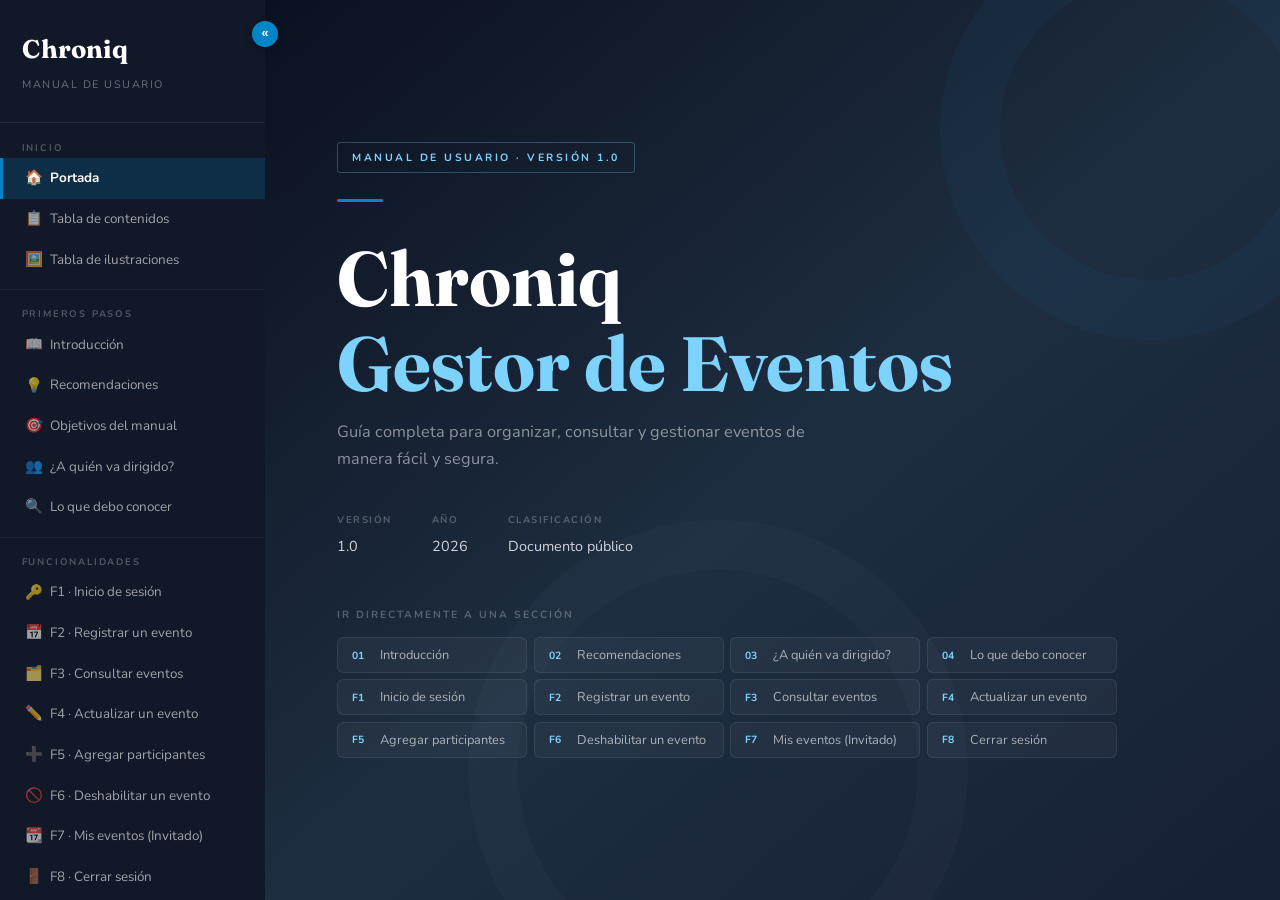
==== index.html @ 73de9d5a "feat: Move flow diagram to separate section after Functionalities - Removed flow diagram from Portad" ====
<!DOCTYPE html>
<html lang="es">
<head>
  <meta charset="UTF-8">
  <meta name="viewport" content="width=device-width, initial-scale=1.0">
  <title>Manual de Usuario — Chroniq</title>
  <link rel="stylesheet" href="style.css">
</head>
<body>

<!-- BOTÓN MÓVIL -->
<button id="menu-toggle" onclick="toggleSidebar()" title="Menú">☰</button>

<!-- ══════════════════════════════════════
     BARRA LATERAL DE NAVEGACIÓN
══════════════════════════════════════ -->
<nav id="sidebar">
  <div class="sidebar-logo">
    <h1>Chroniq</h1>
    <p>Manual de Usuario</p>
  </div>

  <div class="nav-section">
    <div class="nav-section-label">Inicio</div>
    <a class="nav-link active" onclick="show('portada')">
      <span class="nav-icon">🏠</span> Portada
    </a>
    <a class="nav-link" onclick="show('toc')">
      <span class="nav-icon">📋</span> Tabla de contenidos
    </a>
    <a class="nav-link" onclick="show('ilustraciones')">
      <span class="nav-icon">🖼️</span> Tabla de ilustraciones
    </a>
  </div>

  <div class="nav-section">
    <div class="nav-section-label">Primeros pasos</div>
    <a class="nav-link" onclick="show('intro')">
      <span class="nav-icon">📖</span> Introducción
    </a>
    <a class="nav-link" onclick="show('recomendaciones')">
      <span class="nav-icon">💡</span> Recomendaciones
    </a>
    <a class="nav-link" onclick="show('objetivos')">
      <span class="nav-icon">🎯</span> Objetivos del manual
    </a>
    <a class="nav-link" onclick="show('dirigido')">
      <span class="nav-icon">👥</span> ¿A quién va dirigido?
    </a>
    <a class="nav-link" onclick="show('conocer')">
      <span class="nav-icon">🔍</span> Lo que debo conocer
    </a>
  </div>

  <div class="nav-section">
    <div class="nav-section-label">Funcionalidades</div>
    <a class="nav-link" onclick="show('f1')">
      <span class="nav-icon">🔑</span> F1 · Inicio de sesión
    </a>
    <a class="nav-link" onclick="show('f2')">
      <span class="nav-icon">📅</span> F2 · Registrar un evento
    </a>
    <a class="nav-link" onclick="show('f3')">
      <span class="nav-icon">🗂️</span> F3 · Consultar eventos
    </a>
    <a class="nav-link" onclick="show('f4')">
      <span class="nav-icon">✏️</span> F4 · Actualizar un evento
    </a>
    <a class="nav-link" onclick="show('f5')">
      <span class="nav-icon">➕</span> F5 · Agregar participantes
    </a>
    <a class="nav-link" onclick="show('f6')">
      <span class="nav-icon">🚫</span> F6 · Deshabilitar un evento
    </a>
    <a class="nav-link" onclick="show('f7')">
      <span class="nav-icon">📆</span> F7 · Mis eventos (Invitado)
    </a>
    <a class="nav-link" onclick="show('f8')">
      <span class="nav-icon">🚪</span> F8 · Cerrar sesión
    </a>
    <a class="nav-link" onclick="show('diagrama-flujo')">
      <span class="nav-icon">🔄</span> Diagrama de Flujo
    </a>
  </div>

  <div class="nav-section">
    <div class="nav-section-label">Cierre</div>
    <a class="nav-link" onclick="show('errores')">
      <span class="nav-icon">⚠️</span> Errores comunes
    </a>
    <a class="nav-link" onclick="show('referencias')">
      <span class="nav-icon">📚</span> Referencias
    </a>
  </div>
</nav>

<!-- Botón colapsar/expandir sidebar — fuera del nav para evitar clip -->
<button id="sidebar-toggle" onclick="toggleSidebarWidth()" title="Contraer/Expandir menú">«</button>

<!-- ══════════════════════════════════════
     CONTENIDO PRINCIPAL
══════════════════════════════════════ -->
<main id="main">

  <!-- ══════════ PORTADA ══════════ -->
  <section id="sec-portada" class="section active">
    <div class="cover-badge">Manual de Usuario · Versión 1.0</div>
    <div class="cover-line"></div>
    <h1 class="cover-title">Chroniq<br><span>Gestor de Eventos</span></h1>
    <p class="cover-sub">Guía completa para organizar, consultar y gestionar eventos de manera fácil y segura.</p>
    <div class="cover-meta">
      <div class="cover-meta-item">
        <label>Versión</label>
        <span>1.0</span>
      </div>
      <div class="cover-meta-item">
        <label>Año</label>
        <span>2026</span>
      </div>
      <div class="cover-meta-item">
        <label>Clasificación</label>
        <span>Documento público</span>
      </div>
    </div>

    <p class="cover-toc-label">Ir directamente a una sección</p>
    <div class="cover-toc-grid">
      <button class="cover-toc-btn" onclick="show('intro')">        <span class="ctn">01</span> Introducción</button>
      <button class="cover-toc-btn" onclick="show('recomendaciones')"><span class="ctn">02</span> Recomendaciones</button>
      <button class="cover-toc-btn" onclick="show('dirigido')">     <span class="ctn">03</span> ¿A quién va dirigido?</button>
      <button class="cover-toc-btn" onclick="show('conocer')">      <span class="ctn">04</span> Lo que debo conocer</button>
      <button class="cover-toc-btn" onclick="show('f1')">           <span class="ctn">F1</span> Inicio de sesión</button>
      <button class="cover-toc-btn" onclick="show('f2')">           <span class="ctn">F2</span> Registrar un evento</button>
      <button class="cover-toc-btn" onclick="show('f3')">           <span class="ctn">F3</span> Consultar eventos</button>
      <button class="cover-toc-btn" onclick="show('f4')">           <span class="ctn">F4</span> Actualizar un evento</button>
      <button class="cover-toc-btn" onclick="show('f5')">           <span class="ctn">F5</span> Agregar participantes</button>
      <button class="cover-toc-btn" onclick="show('f6')">           <span class="ctn">F6</span> Deshabilitar un evento</button>
      <button class="cover-toc-btn" onclick="show('f7')">           <span class="ctn">F7</span> Mis eventos (Invitado)</button>
      <button class="cover-toc-btn" onclick="show('f8')">           <span class="ctn">F8</span> Cerrar sesión</button>
    </div>
  </section>

  <!-- ══════════════════════════════════════════════
       SUBDIAGRAMAS DE FLUJO DETALLADO
  ══════════════════════════════════════════════ -->

  <!-- F2: REGISTRAR EVENTO FLUJO DETALLADO -->
  <div id="f2-flow" class="flow-detail hidden">
    <div class="flow-detail-header">
      <button class="flow-detail-back" onclick="closeFlowDetail()">← Volver al menú principal</button>
      <h3>F2 · Flujo de Registro de Evento</h3>
    </div>
    <div class="flow-detail-sequence">
      <div class="flow-detail-step">
        <img src="img/interfaz-lider.png" alt="Interfaz Líder" class="flow-detail-img">
        <p class="flow-detail-caption">1. Panel del Líder</p>
      </div>
      <div class="flow-detail-arrow">↓</div>
      <div class="flow-detail-step">
        <img src="img/interfaz-lider-crear-evento.png" alt="Crear Evento" class="flow-detail-img">
        <p class="flow-detail-caption">2. Formulario Crear Evento</p>
      </div>
      <div class="flow-detail-arrow">↓</div>
      <div class="flow-detail-step">
        <img src="img/agregar-invitado.png" alt="Agregar Invitado" class="flow-detail-img">
        <p class="flow-detail-caption">3. Agregar Participantes</p>
      </div>
      <div class="flow-detail-arrow">↓</div>
      <div class="flow-detail-step">
        <img src="img/crear-nuevo-invitado.png" alt="Crear Nuevo Invitado" class="flow-detail-img">
        <p class="flow-detail-caption">4. Crear Nuevo Invitado</p>
        <button class="flow-btn-action" onclick="show('f2')">Ver documentación completa</button>
      </div>
    </div>
  </div>

  <!-- F4: ACTUALIZAR EVENTO FLUJO DETALLADO -->
  <div id="f4-flow" class="flow-detail hidden">
    <div class="flow-detail-header">
      <button class="flow-detail-back" onclick="closeFlowDetail()">← Volver al menú principal</button>
      <h3>F4 · Flujo de Actualización de Evento</h3>
    </div>
    <div class="flow-detail-sequence">
      <div class="flow-detail-step">
        <img src="img/interfaz-lider.png" alt="Interfaz Líder" class="flow-detail-img">
        <p class="flow-detail-caption">1. Panel del Líder</p>
      </div>
      <div class="flow-detail-arrow">↓</div>
      <div class="flow-detail-step">
        <img src="img/actualizar-evento.png" alt="Actualizar Evento" class="flow-detail-img">
        <p class="flow-detail-caption">2. Formulario Actualizar Evento</p>
        <button class="flow-btn-action" onclick="show('f4')">Ver documentación completa</button>
      </div>
    </div>
  </div>

  <!-- F5: AGREGAR PARTICIPANTES FLUJO DETALLADO -->
  <div id="f5-flow" class="flow-detail hidden">
    <div class="flow-detail-header">
      <button class="flow-detail-back" onclick="closeFlowDetail()">← Volver al menú principal</button>
      <h3>F5 · Flujo de Agregar Participantes</h3>
    </div>
    <div class="flow-detail-sequence">
      <div class="flow-detail-step">
        <img src="img/interfaz-lider.png" alt="Interfaz Líder" class="flow-detail-img">
        <p class="flow-detail-caption">1. Panel del Líder</p>
      </div>
      <div class="flow-detail-arrow">↓</div>
      <div class="flow-detail-step">
        <img src="img/agregar-invitado.png" alt="Agregar Invitado" class="flow-detail-img">
        <p class="flow-detail-caption">2. Panel de Agregar Participantes</p>
      </div>
      <div class="flow-detail-arrow">↓</div>
      <div class="flow-detail-step">
        <img src="img/crear-nuevo-invitado.png" alt="Crear Nuevo Invitado" class="flow-detail-img">
        <p class="flow-detail-caption">3. Crear Nuevo Invitado</p>
        <button class="flow-btn-action" onclick="show('f5')">Ver documentación completa</button>
      </div>
    </div>
  </div>

  <!-- ══════════ TABLA DE CONTENIDOS ══════════ -->
  <section id="sec-toc" class="section">
    <div class="page-header">
      <p class="page-label">Sección 1</p>
      <h2 class="page-title">Tabla de contenidos</h2>
    </div>
    <p>A continuación encontrará la estructura completa de este manual. Puede hacer clic sobre cualquier elemento para ir directamente a esa sección.</p>
    <div class="toc-grid">
      <a class="toc-item" onclick="show('portada')">       <span class="toc-num">01</span><span class="toc-label">Portada</span></a>
      <a class="toc-item" onclick="show('toc')">           <span class="toc-num">02</span><span class="toc-label">Tabla de contenidos</span></a>
      <a class="toc-item" onclick="show('ilustraciones')"> <span class="toc-num">03</span><span class="toc-label">Tabla de ilustraciones</span></a>
      <a class="toc-item" onclick="show('intro')">         <span class="toc-num">04</span><span class="toc-label">Introducción</span></a>
      <a class="toc-item" onclick="show('recomendaciones')"><span class="toc-num">05</span><span class="toc-label">Recomendaciones</span></a>
      <a class="toc-item" onclick="show('objetivos')">     <span class="toc-num">06</span><span class="toc-label">Objetivos del manual</span></a>
      <a class="toc-item" onclick="show('dirigido')">      <span class="toc-num">07</span><span class="toc-label">¿A quién va dirigido?</span></a>
      <a class="toc-item" onclick="show('conocer')">       <span class="toc-num">08</span><span class="toc-label">Lo que debo conocer</span></a>
      <a class="toc-item" onclick="show('f1')">            <span class="toc-num">F1</span><span class="toc-label">Inicio de sesión</span></a>
      <a class="toc-item" onclick="show('f2')">            <span class="toc-num">F2</span><span class="toc-label">Registrar un evento</span></a>
      <a class="toc-item" onclick="show('f3')">            <span class="toc-num">F3</span><span class="toc-label">Consultar eventos (Líder)</span></a>
      <a class="toc-item" onclick="show('f4')">            <span class="toc-num">F4</span><span class="toc-label">Actualizar un evento</span></a>
      <a class="toc-item" onclick="show('f5')">            <span class="toc-num">F5</span><span class="toc-label">Agregar participantes</span></a>
      <a class="toc-item" onclick="show('f6')">            <span class="toc-num">F6</span><span class="toc-label">Deshabilitar un evento</span></a>
      <a class="toc-item" onclick="show('f7')">            <span class="toc-num">F7</span><span class="toc-label">Mis eventos (Invitado)</span></a>
      <a class="toc-item" onclick="show('f8')">            <span class="toc-num">F8</span><span class="toc-label">Cerrar sesión</span></a>
      <a class="toc-item" onclick="show('errores')">        <span class="toc-num">09</span><span class="toc-label">Errores comunes</span></a>
      <a class="toc-item" onclick="show('referencias')">   <span class="toc-num">10</span><span class="toc-label">Referencias</span></a>
    </div>
  </section>

  <!-- ══════════ TABLA DE ILUSTRACIONES ══════════ -->
  <section id="sec-ilustraciones" class="section">
    <div class="page-header">
      <p class="page-label">Sección 2</p>
      <h2 class="page-title">Tabla de ilustraciones</h2>
    </div>
    <p>El presente manual incluye representaciones de las pantallas del sistema Chroniq. La siguiente tabla relaciona cada figura con su sección correspondiente, en el orden en que aparecen en el documento.</p>
    <br>
    <table class="ill-table">
      <thead>
        <tr>
          <th>N.°</th>
          <th>Pantalla</th>
          <th>Descripción</th>
          <th>Sección</th>
        </tr>
      </thead>
      <tbody>
        <tr><td>Fig. 1</td><td>Inicio de sesión</td><td>Formulario de acceso con número de cédula y contraseña</td><td>F1</td></tr>
        <tr><td>Fig. 2</td><td>Error de credenciales</td><td>Mensaje de error al ingresar datos incorrectos</td><td>F1</td></tr>
        <tr><td>Fig. 3</td><td>Formulario Crear Evento</td><td>Campos para registrar nombre, tipo, fecha y hora</td><td>F2</td></tr>
        <tr><td>Fig. 3a</td><td>Selector de fecha y hora</td><td>Componente interactivo para seleccionar fechas y horas</td><td>F2</td></tr>
        <tr><td>Fig. 3b</td><td>Error: Falta nombre</td><td>Mensaje cuando no se ingresa nombre del evento</td><td>F2</td></tr>
        <tr><td>Fig. 3c</td><td>Error: Falta tipo de evento</td><td>Mensaje cuando no se selecciona un tipo de evento</td><td>F2</td></tr>
        <tr><td>Fig. 3d</td><td>Error: Fechas inválidas</td><td>Mensaje cuando la fecha de fin es anterior a la de inicio</td><td>F2</td></tr>
        <tr><td>Fig. 3e</td><td>Error de horario ocupado</td><td>Mensaje cuando el horario ya está ocupado</td><td>F2</td></tr>
        <tr><td>Fig. 4</td><td>Panel principal del Líder</td><td>Tabla de eventos con opciones de gestión disponibles</td><td>F3</td></tr>
        <tr><td>Fig. 5</td><td>Formulario Actualizar Evento</td><td>Edición de los datos de un evento existente</td><td>F4</td></tr>
        <tr><td>Fig. 6</td><td>Formulario Agregar Participantes</td><td>Dos paneles: invitados disponibles e inscritos al evento</td><td>F5</td></tr>
        <tr><td>Fig. 7</td><td>Registro de nuevo invitado</td><td>Formulario para crear un nuevo usuario invitado</td><td>F5</td></tr>
        <tr><td>Fig. 7a</td><td>Error: Cédula duplicada</td><td>Mensaje cuando se intenta registrar una cédula que ya existe</td><td>F5</td></tr>
        <tr><td>Fig. 7b</td><td>Error: Conflicto de horario (Invitado)</td><td>Aviso cuando el invitado ya tiene otro evento en el mismo horario</td><td>F5</td></tr>
        <tr><td>Fig. 8</td><td>Confirmación de deshabilitar evento</td><td>Cuadro de confirmación antes de deshabilitar</td><td>F6</td></tr>
        <tr><td>Fig. 9</td><td>Panel del Invitado</td><td>Listado de próximos eventos asignados al usuario</td><td>F7</td></tr>
        <tr><td>Fig. 10</td><td>Cierre de sesión</td><td>Confirmación antes de cerrar sesión</td><td>F8</td></tr>
      </tbody>
    </table>
  </section>

  <!-- ══════════ INTRODUCCIÓN ══════════ -->
  <section id="sec-intro" class="section">
    <div class="page-header">
      <p class="page-label">Sección 3</p>
      <h2 class="page-title">Introducción</h2>
    </div>
    <p><strong>Chroniq</strong> es una aplicación de escritorio diseñada para simplificar la organización y gestión de eventos. Permite programar actividades, asignar participantes y controlar los horarios de manera ordenada, evitando conflictos y errores de planeación.</p>
    <p>El sistema cuenta con dos tipos de usuarios: el <strong>Líder</strong>, quien tiene control total para crear, consultar, actualizar y deshabilitar eventos, así como gestionar la lista de participantes; y el <strong>Invitado</strong>, quien puede consultar de forma sencilla los eventos a los que ha sido asignado.</p>
    <p>Este manual fue elaborado para guiar a los usuarios en el uso correcto de cada funcionalidad, describiendo paso a paso lo que deben hacer, qué esperar como respuesta del sistema y cómo actuar si algo no sale como se esperaba.</p>
    <div class="info-box blue">
      <span class="box-label" style="color:var(--info);">ℹ️ Versión del manual</span>
      <p>Este documento corresponde a la versión 1.0 de Chroniq.</p>
    </div>
  </section>

  <!-- ══════════ RECOMENDACIONES ══════════ -->
  <section id="sec-recomendaciones" class="section">
    <div class="page-header">
      <p class="page-label">Sección 4</p>
      <h2 class="page-title">Recomendaciones</h2>
    </div>
    <p>Antes de empezar a usar Chroniq, tenga en cuenta estas recomendaciones para sacarle el mejor provecho y evitar inconvenientes.</p>

    <h3>Antes de abrir la aplicación</h3>
    <ul>
      <li>Asegúrese de que la aplicación esté correctamente instalada en su computador. Si no puede abrirla, contacte a la persona encargada de soporte.</li>
      <li>La aplicación está diseñada para funcionar en computadores con sistema operativo <strong>Windows</strong>.</li>
    </ul>

    <h3>Buenas prácticas al usar el sistema</h3>
    <ul>
      <li>Ingrese el número de cédula sin puntos, comas ni espacios; solo dígitos.</li>
      <li>Al crear o actualizar un evento, verifique que la <strong>fecha de inicio sea siempre anterior a la fecha de fin</strong>.</li>
      <li>Antes de deshabilitar un evento, confirme que ya no se vaya a realizar, ya que esta acción no se puede revertir desde la aplicación.</li>
      <li>Al registrar un nuevo invitado, use un número de cédula que no haya sido registrado antes.</li>
      <li>Cierre sesión correctamente usando el botón correspondiente en cada pantalla, en lugar de cerrar la ventana directamente.</li>
    </ul>

    <h3>Seguridad y acceso</h3>
    <div class="info-box warn">
      <span class="box-label" style="color:var(--warning);">⚠️ Importante</span>
      <p>No comparta sus credenciales de acceso (número de cédula y contraseña) con otras personas. El rol de <strong>Líder</strong> tiene acceso completo al sistema, por lo que debe ser asignado solo a personal autorizado.</p>
    </div>
  </section>

  <!-- ══════════ OBJETIVOS ══════════ -->
  <section id="sec-objetivos" class="section">
    <div class="page-header">
      <p class="page-label">Sección 5</p>
      <h2 class="page-title">Objetivos del manual</h2>
    </div>

    <h3>Objetivo general</h3>
    <p>Brindar a los usuarios de Chroniq una guía clara y sencilla que les permita entender y manejar todas las funciones del sistema, sin importar su experiencia previa con aplicaciones de este tipo.</p>

    <h3>Objetivos específicos</h3>
    <ul>
      <li>Explicar cómo ingresar al sistema según el tipo de usuario.</li>
      <li>Describir paso a paso cómo crear, consultar, actualizar y deshabilitar eventos.</li>
      <li>Orientar al Líder en el proceso de registrar nuevos invitados y asignarlos a eventos.</li>
      <li>Indicar al usuario Invitado cómo consultar los eventos en los que fue incluido.</li>
      <li>Mostrar los mensajes de error más comunes y cómo resolverlos.</li>
    </ul>
  </section>

  <!-- ══════════ DIRIGIDO A ══════════ -->
  <section id="sec-dirigido" class="section">
    <div class="page-header">
      <p class="page-label">Sección 6</p>
      <h2 class="page-title">¿A quién va dirigido?</h2>
    </div>
    <p>Este manual está pensado para los dos tipos de usuarios que interactúan con Chroniq:</p>

    <h3>Usuario Líder</h3>
    <div style="margin-bottom:1rem;">
      <span class="role-chip">👑 Líder</span>
    </div>
    <p>Es la persona encargada de organizar los eventos. Tiene acceso completo al sistema: puede crear, consultar, actualizar y deshabilitar eventos, registrar nuevos invitados y asignarlos a las actividades programadas. Solo se necesita saber usar aplicaciones básicas de Windows para operar este rol sin dificultad.</p>

    <h3>Usuario Invitado</h3>
    <div style="margin-bottom:1rem;">
      <span class="role-chip guest">🙋 Invitado</span>
    </div>
    <p>Es la persona que participa en los eventos. Su acceso es más limitado: únicamente puede ver los eventos futuros a los que ha sido asignado por un Líder. No se requiere ningún conocimiento técnico para usar este perfil.</p>

    <div class="info-box green">
      <span class="box-label" style="color:var(--success);">✅ Sin conocimientos técnicos requeridos</span>
      <p>No necesita saber de programación ni de bases de datos para usar Chroniq. Con saber abrir ventanas, completar formularios y hacer clic en botones es más que suficiente.</p>
    </div>
  </section>

  <!-- ══════════ LO QUE DEBO CONOCER ══════════ -->
  <section id="sec-conocer" class="section">
    <div class="page-header">
      <p class="page-label">Sección 7</p>
      <h2 class="page-title">Lo que debo conocer</h2>
    </div>
    <p>Antes de usar Chroniq, es útil familiarizarse con algunos términos y elementos que aparecen dentro de la aplicación.</p>

    <h3>Conceptos clave</h3>
    <h4>Evento</h4>
    <p>Es la actividad central del sistema. Tiene un nombre, una categoría, una fecha y hora de inicio, y una fecha y hora de finalización. El sistema se asegura automáticamente de que no haya dos eventos con el mismo horario.</p>

    <h4>Líder</h4>
    <p>Tipo de usuario con acceso completo. Gestiona todos los eventos e invitados del sistema.</p>

    <h4>Invitado</h4>
    <p>Tipo de usuario que puede ser creado desde la aplicación. Participa en los eventos a los que fue asignado y solo puede ver su propio listado de actividades.</p>

    <h4>Número de cédula</h4>
    <p>Es el identificador de cada usuario en el sistema. Se usa para iniciar sesión y para evitar registros repetidos. Debe ser un número sin puntos ni espacios.</p>

    <h3>Elementos de la pantalla</h3>
    <ul>
      <li><strong>Tabla de registros:</strong> Muestra listas de eventos o invitados en filas y columnas. Para seleccionar un elemento, haga clic sobre su fila.</li>
      <li><strong>Selector de fecha:</strong> Permite elegir una fecha usando un pequeño calendario que aparece en pantalla.</li>
      <li><strong>Selector de hora:</strong> Permite elegir la hora usando flechas para aumentar o disminuir el valor.</li>
      <li><strong>Botones de acción:</strong> Cada pantalla tiene botones claramente etiquetados con lo que hacen: Crear, Actualizar, Deshabilitar, Volver, etc.</li>
    </ul>
  </section>

  <!-- ══════════ F1 – INICIO DE SESIÓN ══════════ -->
  <section id="sec-f1" class="section">
    <div class="page-header">
      <p class="page-label">Funcionalidad 1</p>
      <h2 class="page-title">Inicio de sesión</h2>
    </div>
    <div class="func-card">
      <div class="func-card-header">
        <div class="func-num">F1</div>
        <h3>Inicio de sesión</h3>
      </div>
      <div class="func-card-body">
        <p><strong>¿Para qué sirve?</strong> Es la primera pantalla que ve cualquier usuario al abrir Chroniq. Aquí se ingresa el número de cédula y la contraseña para acceder. El sistema reconoce automáticamente si es Líder o Invitado y muestra la pantalla correspondiente.</p>

        <!-- Fig. 1 -->
        <div class="screen-mock">
          <img src="img/login.png" alt="Pantalla de inicio de sesión" >
        </div>
        <p class="fig-caption"><em>Fig. 1 — Pantalla de inicio de sesión</em></p>

        <h4>Pasos para ingresar al sistema</h4>
        <div class="steps">
          <div class="step"><div class="step-num">1</div><div class="step-text">Abra la aplicación Chroniq en su computador.</div></div>
          <div class="step"><div class="step-num">2</div><div class="step-text">En el campo <strong>Número de cédula</strong>, escriba su número de identificación (solo dígitos, sin puntos ni espacios).</div></div>
          <div class="step"><div class="step-num">3</div><div class="step-text">En el campo <strong>Contraseña</strong>, ingrese su contraseña.</div></div>
          <div class="step"><div class="step-num">4</div><div class="step-text">Haga clic en el botón <strong>Ingresar</strong>. El sistema verificará sus datos y lo llevará automáticamente a su panel.</div></div>
        </div>

        <!-- Error mockup: credenciales incorrectas -->
        <h4>Mensaje de error: datos incorrectos</h4>
        <p>Si el número de cédula o la contraseña no son correctos, verá el siguiente mensaje:</p>
        <div class="screen-mock">
          <img src="img/login-error-credenciales.png" alt="Mensaje de error por datos incorrectos" >
        </div>
        <p class="fig-caption"><em>Fig. 2 — Mensaje de error al ingresar datos incorrectos</em></p>

        <div class="info-box red">
          <span class="box-label" style="color:var(--danger);">⚠️ ¿Olvidó sus datos?</span>
          <p>Si no recuerda su número de cédula o contraseña, contacte al Líder del sistema para que le indique cómo proceder.</p>
        </div>
      </div>
    </div>
  </section>

  <!-- ══════════ F2 – REGISTRAR EVENTO ══════════ -->
  <section id="sec-f2" class="section">
    <div class="page-header">
      <p class="page-label">Funcionalidad 2</p>
      <h2 class="page-title">Registrar un evento</h2>
    </div>
    <div class="func-card">
      <div class="func-card-header">
        <div class="func-num">F2</div>
        <h3>Registrar un evento</h3>
      </div>
      <div class="func-card-body">
        <p><strong>¿Para qué sirve?</strong> Permite al Líder crear un nuevo evento en el sistema indicando su nombre, tipo o categoría, y el rango de fechas y horas. Luego de crearlo, el sistema abre automáticamente la pantalla para agregar participantes al evento.</p>

        <!-- Fig. 3 -->
        <div class="screen-mock">
          <img src="img/interfaz-lider-crear-evento.png" alt="Formulario para registrar un nuevo evento" >
        </div>
        <p class="fig-caption"><em>Fig. 3 — Formulario para registrar un nuevo evento</em></p>

        <h4>Pasos para registrar un evento</h4>
        <div class="steps">
          <div class="step"><div class="step-num">1</div><div class="step-text">En el panel del Líder, haga clic en el botón <strong>Crear</strong>.</div></div>
          <div class="step"><div class="step-num">2</div><div class="step-text">Escriba el <strong>Nombre del evento</strong> (campo obligatorio).</div></div>
          <div class="step"><div class="step-num">3</div><div class="step-text">Seleccione el <strong>Tipo de evento</strong> con la categoría que corresponda (Académico, Cultural, Deportivo, etc.).</div></div>
          <div class="step"><div class="step-num">4</div><div class="step-text">Use el selector de fecha para elegir la <strong>Fecha de inicio</strong> y luego escriba o ajuste la <strong>Hora de inicio</strong>.</div></div>
          <div class="step"><div class="step-num">5</div><div class="step-text">Repita el paso anterior para la <strong>Fecha de fin</strong> y la <strong>Hora de fin</strong>. La fecha de fin debe ser posterior a la de inicio.</div></div>
          <div class="step"><div class="step-num">6</div><div class="step-text">Haga clic en <strong>Crear evento</strong>. Si todo está correcto, el sistema abrirá automáticamente la pantalla para agregar participantes.</div></div>
        </div>

        <h4>Usando el selector de fecha y hora</h4>
        <p>Para seleccionar la fecha y hora de forma ágil, el sistema proporciona selectores interactivos:</p>
        <div class="screen-mock">
          <img src="img/crear-evento-seleccion-de-fecha-hora.png" alt="Selector de fecha y hora" >
        </div>
        <p class="fig-caption"><em>Fig. 3a — Selector de fecha y hora interactivo</em></p>

        <ul>
          <li><strong>Selector de fecha:</strong> Haga clic para abrir un calendario pequeño. Seleccione el mes, año y día requerido.</li>
          <li><strong>Selector de hora:</strong> Use las flechas ▲ y ▼ para aumentar o disminuir la hora. También puede escribir directamente en el campo.</li>
        </ul>

        <!-- Errores de validación -->
        <h4>Mensajes de error: campos obligatorios</h4>
        <p>El sistema verifica que todos los campos estén completos y sean válidos antes de crear el evento. Si falta completar algo, verá los siguientes mensajes:</p>

        <h5 style="font-size: .85rem; margin-top: 1rem; margin-bottom: .5rem;">Error: Falta nombre del evento</h5>
        <div class="screen-mock">
          <img src="img/error-crear-evento-sin-nombre.png" alt="Error: Falta nombre del evento" >
        </div>
        <p class="fig-caption"><em>Fig. 3b — Error cuando no se ingresa nombre del evento</em></p>

        <h5 style="font-size: .85rem; margin-top: 1rem; margin-bottom: .5rem;">Error: Falta seleccionar tipo de evento</h5>
        <div class="screen-mock">
          <img src="img/error-crear-evento-sin-tipo.png" alt="Error: Falta tipo de evento" >
        </div>
        <p class="fig-caption"><em>Fig. 3c — Error cuando no se selecciona un tipo de evento</em></p>

        <h5 style="font-size: .85rem; margin-top: 1rem; margin-bottom: .5rem;">Error: Fechas inválidas</h5>
        <div class="screen-mock">
          <img src="img/error-de-fecha-crear-evento.png" alt="Error: Fechas inválidas" >
        </div>
        <p class="fig-caption"><em>Fig. 3d — Error cuando la fecha de fin es anterior o igual a la de inicio</em></p>

        <!-- Error: conflicto de horario -->
        <h4>Mensaje de error: horario ocupado</h4>
        <p>Si ya existe otro evento activo en el mismo horario, verá el siguiente aviso:</p>
        <div class="screen-mock-placeholder">
          <strong>📸 Aquí va la captura: Fig. 3e</strong>
          Mensaje de error cuando el horario ya está ocupado por otro evento
        </div>
        <p class="fig-caption"><em>Fig. 3e — Mensaje cuando el horario ya está ocupado por otro evento</em></p>

        <div class="info-box">
          <span class="box-label" style="color:var(--accent);">💡 Gestión de horarios</span>
          <p>El sistema no permite crear dos eventos con horarios superpuestos. Esto evita conflictos de scheduling y ayuda a organizar mejor las actividades.</p>
        </div>
      </div>
    </div>
  </section>

  <!-- ══════════ F3 – CONSULTAR EVENTOS (LÍDER) ══════════ -->
  <section id="sec-f3" class="section">
    <div class="page-header">
      <p class="page-label">Funcionalidad 3</p>
      <h2 class="page-title">Consultar eventos</h2>
    </div>
    <div class="func-card">
      <div class="func-card-header">
        <div class="func-num">F3</div>
        <h3>Panel principal del Líder</h3>
      </div>
      <div class="func-card-body">
        <p><strong>¿Para qué sirve?</strong> Luego de iniciar sesión, el Líder accede automáticamente a su panel principal, donde puede ver todos los eventos activos del sistema en una tabla. Desde aquí puede seleccionar cualquier evento y ejecutar las acciones disponibles.</p>

        <!-- Fig. 4 -->
        <div class="screen-mock">
           <img src="img/interfaz-lider.png" alt="Panel principal del Líder con la lista de eventos activos" >
        </div>
        <p class="fig-caption"><em>Fig. 4 — Panel principal del Líder con la lista de eventos activos</em></p>

        <h4>¿Cómo funciona este panel?</h4>
        <div class="steps">
          <div class="step"><div class="step-num">1</div><div class="step-text">Al iniciar sesión como Líder, el sistema carga automáticamente la tabla con todos los eventos activos.</div></div>
          <div class="step"><div class="step-num">2</div><div class="step-text">Para seleccionar un evento, haga clic sobre su fila. La fila seleccionada se resaltará en azul claro.</div></div>
          <div class="step"><div class="step-num">3</div><div class="step-text">Con un evento seleccionado, puede usar los botones: <strong>Actualizar</strong>, <strong>Agregar participante</strong> o <strong>Deshabilitar</strong>.</div></div>
          <div class="step"><div class="step-num">4</div><div class="step-text">El botón <strong>Crear</strong> no requiere selección previa: abre el formulario para registrar un evento nuevo.</div></div>
        </div>

        <div class="info-box blue">
          <span class="box-label" style="color:var(--info);">ℹ️ Solo eventos activos</span>
          <p>La tabla muestra únicamente los eventos habilitados. Los eventos deshabilitados ya no aparecen en este listado.</p>
        </div>
      </div>
    </div>
  </section>

  <!-- ══════════ F4 – ACTUALIZAR EVENTO ══════════ -->
  <section id="sec-f4" class="section">
    <div class="page-header">
      <p class="page-label">Funcionalidad 4</p>
      <h2 class="page-title">Actualizar un evento</h2>
    </div>
    <div class="func-card">
      <div class="func-card-header">
        <div class="func-num">F4</div>
        <h3>Actualizar un evento</h3>
      </div>
      <div class="func-card-body">
        <p><strong>¿Para qué sirve?</strong> Permite al Líder modificar los datos de un evento que ya fue creado: su nombre, tipo y las fechas y horas de inicio y fin. Al abrir el formulario, los datos actuales del evento aparecen listos para editarse.</p>

        <!-- Fig. 5 -->
        <div class="screen-mock">
          <img src="img/actualizar-evento.png" alt="Formulario para actualizar un evento existente" >
        </div>
        <p class="fig-caption"><em>Fig. 5 — Formulario para actualizar un evento existente</em></p>

        <h4>Pasos para actualizar un evento</h4>
        <div class="steps">
          <div class="step"><div class="step-num">1</div><div class="step-text">En el panel del Líder, haga clic sobre la fila del evento que desea modificar.</div></div>
          <div class="step"><div class="step-num">2</div><div class="step-text">Haga clic en el botón <strong>Actualizar</strong>. Se abrirá el formulario con los datos actuales del evento.</div></div>
          <div class="step"><div class="step-num">3</div><div class="step-text">Modifique los campos que necesite: nombre, tipo o fechas y horas.</div></div>
          <div class="step"><div class="step-num">4</div><div class="step-text">Haga clic en <strong>Guardar cambios</strong>. El sistema verificará que las fechas sean correctas.</div></div>
          <div class="step"><div class="step-num">5</div><div class="step-text">Si todo está bien, la pantalla se cerrará y la tabla mostrará los datos actualizados.</div></div>
        </div>

        <div class="info-box blue">
          <span class="box-label" style="color:var(--info);">ℹ️ Seleccione primero</span>
          <p>Si hace clic en <strong>Actualizar</strong> sin haber seleccionado ningún evento en la tabla, el sistema le pedirá que seleccione uno antes de continuar.</p>
        </div>
      </div>
    </div>
  </section>

  <!-- ══════════ F5 – AGREGAR PARTICIPANTES ══════════ -->
  <section id="sec-f5" class="section">
    <div class="page-header">
      <p class="page-label">Funcionalidad 5</p>
      <h2 class="page-title">Agregar participantes</h2>
    </div>
    <div class="func-card">
      <div class="func-card-header">
        <div class="func-num">F5</div>
        <h3>Agregar participantes a un evento</h3>
      </div>
      <div class="func-card-body">
        <p><strong>¿Para qué sirve?</strong> Permite al Líder asignar uno o más invitados registrados a un evento. La pantalla muestra dos paneles: los invitados <em>disponibles</em> (que aún no están en el evento) y los <em>inscritos</em> (los que ya fueron asignados). El sistema verifica automáticamente que el invitado no tenga otro evento en el mismo horario.</p>

        <!-- Fig. 6 -->
        <div class="screen-mock">
          <img src="img/agregar-invitado.png" alt="Pantalla para agregar participantes a un evento">
        </div>
        <p class="fig-caption"><em>Fig. 6 — Pantalla para agregar participantes a un evento</em></p>

        <h4>Estructura de la pantalla</h4>
        <ul>
          <li><strong>Panel Disponibles (izquierda):</strong> Muestra todos los invitados que aún no han sido asignados a este evento.</li>
          <li><strong>Panel Inscritos (derecha):</strong> Muestra los invitados que ya fueron agregados a este evento.</li>
          <li><strong>Botones de acción:</strong> Permiten agregar, remover y crear nuevos invitados.</li>
        </ul>

        <h4>Pasos para agregar un participante</h4>
        <div class="steps">
          <div class="step"><div class="step-num">1</div><div class="step-text">En el panel del Líder, seleccione el evento al que desea agregar participantes y haga clic en <strong>Agregar participante</strong>.</div></div>
          <div class="step"><div class="step-num">2</div><div class="step-text">En el panel izquierdo (<em>Disponibles</em>), haga clic sobre el invitado que desea agregar.</div></div>
          <div class="step"><div class="step-num">3</div><div class="step-text">Haga clic en el botón <strong>Agregar seleccionado</strong>. El sistema verificará que el invitado no tenga conflicto de horario.</div></div>
          <div class="step"><div class="step-num">4</div><div class="step-text">Si todo está bien, el invitado pasará automáticamente al panel derecho (<em>Inscritos</em>).</div></div>
          <div class="step"><div class="step-num">5</div><div class="step-text">Si el invitado que busca no aparece en la lista, use el botón <strong>Crear nuevo invitado</strong> para registrarlo.</div></div>
        </div>

        <div class="info-box green">
          <span class="box-label" style="color:var(--success);">✅ Validación automática</span>
          <p>El sistema verifica automáticamente que el invitado no tenga conflictos de horario antes de agregarlo. Si existe un conflicto, mostrará un mensaje de error.</p>
        </div>

        <!-- Registrar nuevo invitado -->
        <h3>Registrar un nuevo invitado</h3>
        <p>Si el participante que desea agregar no está registrado en el sistema, puede crearlo desde esta misma pantalla.</p>

        <!-- Fig. 7 -->
        <div class="screen-mock">
          <img src="img/crear-nuevo-invitado.png" alt="Formulario para registrar un nuevo invitado" >
        </div>
        <p class="fig-caption"><em>Fig. 7 — Formulario para registrar un nuevo invitado</em></p>

        <h4>Campos requeridos al crear un invitado</h4>
        <ul>
          <li><strong>Nombre completo:</strong> El nombre completo del participante.</li>
          <li><strong>Género:</strong> Seleccione de la lista disponible (Masculino, Femenino, Otro).</li>
          <li><strong>Correo electrónico:</strong> Dirección de correo válida (debe incluir el símbolo @).</li>
          <li><strong>Teléfono:</strong> Número de contacto (máximo 10 dígitos).</li>
          <li><strong>Edad:</strong> Edad numérica (máximo 2 dígitos).</li>
          <li><strong>Número de cédula:</strong> Identificación única (entre 4 y 10 dígitos). No puede estar repetida en el sistema.</li>
          <li><strong>Contraseña:</strong> Contraseña segura que el invitado usará para ingresar (no puede estar vacía).</li>
        </ul>

        <div class="info-box blue">
          <span class="box-label" style="color:var(--info);">ℹ️ Cédula única</span>
          <p>El número de cédula es el identificador único de cada usuario. No puede haber dos invitados con la misma cédula en el sistema.</p>
        </div>

        <!-- Error: cédula duplicada -->
        <h4>Mensaje de error: cédula ya registrada</h4>
        <p>Si intenta registrar un invitado con un número de cédula que ya existe en el sistema, verá el siguiente mensaje:</p>
        <div class="screen-mock-placeholder">
          <strong>📸 Aquí va la captura: Fig. 7a</strong>
          Mensaje de error cuando la cédula ya está registrada en el sistema
        </div>
        <p class="fig-caption"><em>Fig. 7a — Error al intentar registrar una cédula que ya existe</em></p>

        <!-- Error: conflicto de horario del invitado -->
        <h4>Mensaje de error: conflicto de horario del participante</h4>
        <p>Si el invitado que intenta agregar ya tiene asignado otro evento en el mismo horario, verá el siguiente aviso:</p>
        <div class="screen-mock-placeholder">
          <strong>📸 Aquí va la captura: Fig. 7b</strong>
          Aviso cuando el invitado ya tiene otro evento en el mismo horario
        </div>
        <p class="fig-caption" style="margin-bottom:1.5rem;"><em>Fig. 7b — Aviso de conflicto de horario al agregar un participante</em></p>

        <div class="info-box warn">
          <span class="box-label" style="color:var(--warning);">💡 Resolución de conflictos</span>
          <p>Si hay un conflicto de horario, puede: (1) cambiar la hora del evento actual, (2) asignar a otro invitado, o (3) esperar a que se resuelva el conflicto.</p>
        </div>

      </div>
    </div>
  </section>

  <!-- ══════════ F6 – DESHABILITAR EVENTO ══════════ -->
  <section id="sec-f6" class="section">
    <div class="page-header">
      <p class="page-label">Funcionalidad 6</p>
      <h2 class="page-title">Deshabilitar un evento</h2>
    </div>
    <div class="func-card">
      <div class="func-card-header">
        <div class="func-num">F6</div>
        <h3>Deshabilitar un evento</h3>
      </div>
      <div class="func-card-body">
        <p><strong>¿Para qué sirve?</strong> Permite al Líder desactivar un evento que ya no se va a realizar. El evento no se elimina del todo, sino que se marca como inhabilitado y deja de aparecer en los listados activos del sistema.</p>

        <!-- Fig. 8 -->
        <div class="screen-mock">
          <img src="img/deshabilitar-evento.png" alt="Cuadro de confirmación antes de deshabilitar un evento" >
        </div>
        <p class="fig-caption"><em>Fig. 8 — Cuadro de confirmación antes de deshabilitar un evento</em></p>

        <h4>Pasos para deshabilitar un evento</h4>
        <div class="steps">
          <div class="step"><div class="step-num">1</div><div class="step-text">En el panel del Líder, haga clic sobre la fila del evento que desea deshabilitar.</div></div>
          <div class="step"><div class="step-num">2</div><div class="step-text">Haga clic en el botón <strong>Deshabilitar</strong>.</div></div>
          <div class="step"><div class="step-num">3</div><div class="step-text">Aparecerá un mensaje de confirmación preguntando si está seguro. Haga clic en <strong>Sí, deshabilitar</strong> para confirmar, o en <strong>No</strong> para cancelar.</div></div>
          <div class="step"><div class="step-num">4</div><div class="step-text">Si confirma, el evento desaparecerá de la tabla y el sistema mostrará una notificación indicando que fue deshabilitado correctamente.</div></div>
        </div>

        <div class="info-box red">
          <span class="box-label" style="color:var(--danger);">⚠️ Acción no reversible desde la aplicación</span>
          <p>Una vez que un evento es deshabilitado, no volverá a aparecer en Chroniq. Asegúrese de que realmente desea realizar esta acción antes de confirmar.</p>
        </div>
      </div>
    </div>
  </section>

  <!-- ══════════ F7 – PANEL DEL INVITADO ══════════ -->
  <section id="sec-f7" class="section">
    <div class="page-header">
      <p class="page-label">Funcionalidad 7</p>
      <h2 class="page-title">Mis eventos como Invitado</h2>
    </div>
    <div class="func-card">
      <div class="func-card-header">
        <div class="func-num">F7</div>
        <h3>Panel del Invitado — Mis próximos eventos</h3>
      </div>
      <div class="func-card-body">
        <p><strong>¿Para qué sirve?</strong> Cuando un Invitado inicia sesión, el sistema le muestra directamente su panel personal con todos los eventos futuros a los que ha sido asignado. Este panel es solo de consulta: el Invitado no puede crear, editar ni deshabilitar eventos.</p>

        <!-- Fig. 9 -->
        <div class="screen-mock">
          <img src="img/interfaz-invitado.png" alt="Panel del Invitado con sus próximos eventos asignados" >
        </div>
        <p class="fig-caption"><em>Fig. 9 — Panel del Invitado con sus próximos eventos asignados</em></p>

        <h4>¿Cómo usar el panel de invitado?</h4>
        <div class="steps">
          <div class="step"><div class="step-num">1</div><div class="step-text">Inicie sesión con su número de cédula y contraseña de Invitado.</div></div>
          <div class="step"><div class="step-num">2</div><div class="step-text">El sistema cargará automáticamente su panel con los eventos a los que ha sido asignado.</div></div>
          <div class="step"><div class="step-num">3</div><div class="step-text">Revise la tabla: allí verá el nombre, tipo, fecha y hora de inicio y fin de cada evento.</div></div>
          <div class="step"><div class="step-num">4</div><div class="step-text">Si no aparece ningún evento, significa que aún no ha sido asignado a ninguna actividad próxima. El sistema mostrará el mensaje <em>"No tienes eventos asignados próximos"</em>.</div></div>
        </div>

        <div class="info-box green">
          <span class="box-label" style="color:var(--success);">✅ Solo eventos futuros</span>
          <p>El sistema filtra automáticamente el listado para mostrar únicamente los eventos cuya fecha de inicio aún no ha pasado. Los eventos del pasado no aparecen en este panel.</p>
        </div>
      </div>
    </div>
  </section>

  <!-- ══════════ F8 – CERRAR SESIÓN ══════════ -->
  <section id="sec-f8" class="section">
    <div class="page-header">
      <p class="page-label">Funcionalidad 8</p>
      <h2 class="page-title">Cerrar sesión</h2>
    </div>
    <div class="func-card">
      <div class="func-card-header">
        <div class="func-num">F8</div>
        <h3>Cerrar sesión</h3>
      </div>
      <div class="func-card-body">
        <p><strong>¿Para qué sirve?</strong> Permite a cualquier usuario (Líder o Invitado) salir de forma segura del sistema. Al cerrar sesión, el sistema regresa a la pantalla de inicio de sesión y todas las sesiones activas se cierran correctamente.</p>

        <h4>¿Dónde está el botón de cerrar sesión?</h4>
        <ul>
          <li><strong>Para Líderes:</strong> El botón suele encontrarse en la esquina superior derecha del panel principal, o en un menú de usuario.</li>
          <li><strong>Para Invitados:</strong> Se ubica en la misma posición del panel de eventos del Invitado.</li>
        </ul>

        <h4>¿Cómo cerrar sesión?</h4>
        <div class="steps">
          <div class="step"><div class="step-num">1</div><div class="step-text">En su panel (ya sea del Líder o del Invitado), busque el botón <strong>Cerrar sesión</strong> o <strong>Volver</strong> ubicado en la pantalla.</div></div>
          <div class="step"><div class="step-num">2</div><div class="step-text">Haga clic sobre él. El sistema le pedirá confirmación antes de cerrar.</div></div>
          <div class="step"><div class="step-num">3</div><div class="step-text">Confirme la acción. El sistema lo llevará de regreso a la pantalla de inicio de sesión.</div></div>
          <div class="step"><div class="step-num">4</div><div class="step-text">Ahora otro usuario puede ingresar con sus propias credenciales.</div></div>
        </div>

        <!-- Fig. 10 -->
        <div class="screen-mock">
          <img src="img/salir-de-la-aplicacion.png" alt="Pantalla de cierre de sesión y confirmación" >
        </div>
        <p class="fig-caption"><em>Fig. 10 — Confirmación antes de cerrar sesión</em></p>

        <div class="info-box warn">
          <span class="box-label" style="color:var(--warning);">💡 Buena práctica de seguridad</span>
          <p>Use siempre el botón de <strong>Cerrar sesión</strong> en lugar de cerrar directamente la ventana de la aplicación. Esto garantiza que su sesión se cierre correctamente y que nadie más pueda acceder a su cuenta sin autorización.</p>
        </div>

        <div class="info-box blue">
          <span class="box-label" style="color:var(--info);">ℹ️ En ordenadores compartidos</span>
          <p>Si está usando un ordenador compartido con otras personas, es especialmente importante cerrar sesión correctamente para proteger la privacidad de sus datos.</p>
        </div>
      </div>
    </div>
  </section>

  <!-- ══════════ DIAGRAMA DE FLUJO ══════════ -->
  <section id="sec-diagrama-flujo" class="section">
    <div class="page-header">
      <p class="page-label">Referencia visual</p>
      <h2 class="page-title">Diagrama de Flujo del Sistema</h2>
    </div>
    <p style="margin-bottom:2rem;">En este diagrama se muestra el flujo de navegación completo del sistema Chroniq, desde el inicio de sesión hasta todas las funcionalidades disponibles para líderes e invitados.</p>
    
    <div class="flow-diagram-tree">

      <!-- NIVEL 1: Login -->
      <div class="flow-tree-level level-1">
        <div class="flow-tree-node login-node">
          <img src="img/Login.png" alt="Login" class="flow-tree-img" onclick="show('f1')">
          <div class="flow-tree-label">Login.png</div>
        </div>
      </div>

      <!-- Conectores nivel 1 a nivel 2 -->
      <svg class="flow-tree-svg level-1-2" preserveAspectRatio="none" viewBox="0 0 100 100">
        <path d="M 50 0 Q 25 50 25 100" stroke="currentColor" stroke-width="2" fill="none" stroke-linecap="round"/>
        <path d="M 50 0 Q 75 50 75 100" stroke="currentColor" stroke-width="2" fill="none" stroke-linecap="round"/>
      </svg>

      <!-- NIVEL 2: Interfaz Invitado y Líder -->
      <div class="flow-tree-level level-2">
        <div class="flow-tree-node guest-node">
          <img src="img/interfaz-invitado.png" alt="Interfaz Invitado" class="flow-tree-img" onclick="show('f7')">
          <div class="flow-tree-label">interfaz-invitado.png</div>
        </div>
        <div class="flow-tree-node leader-node">
          <img src="img/interfaz-lider.png" alt="Interfaz Líder" class="flow-tree-img" onclick="show('f2')">
          <div class="flow-tree-label">interfaz-lider.png</div>
        </div>
      </div>

      <!-- Conectores desde Líder (abajo y derecha) -->
      <svg class="flow-tree-svg level-2-3" preserveAspectRatio="none" viewBox="0 0 100 100">
        <path d="M 75 0 Q 55 45 55 90" stroke="currentColor" stroke-width="2" fill="none" stroke-linecap="round"/>
        <path d="M 75 0 Q 95 45 95 90" stroke="currentColor" stroke-width="2" fill="none" stroke-linecap="round"/>
      </svg>

      <!-- NIVEL 3: Crear Evento (izquierda) y Actualizar Evento (derecha) -->
      <div class="flow-tree-level level-3">
        <div class="flow-tree-node">
          <img src="img/interfaz-lider-crear-evento.png" alt="Crear Evento" class="flow-tree-img" onclick="show('f2')">
          <div class="flow-tree-label">interfaz-lider-crear-evento.png</div>
        </div>
        <div class="flow-tree-node">
          <img src="img/actualizar-evento.png" alt="Actualizar Evento" class="flow-tree-img" onclick="show('f4')">
          <div class="flow-tree-label">actualizar-evento.png</div>
        </div>
      </div>

      <!-- Conector desde Crear Evento hacia abajo -->
      <svg class="flow-tree-svg level-3-4" preserveAspectRatio="none" viewBox="0 0 100 100">
        <path d="M 50 0 L 50 100" stroke="currentColor" stroke-width="2" fill="none" stroke-linecap="round"/>
      </svg>

      <!-- NIVEL 4: Agregar Invitado -->
      <div class="flow-tree-level level-4">
        <div class="flow-tree-node">
          <img src="img/agregar-invitado.png" alt="Agregar Invitado" class="flow-tree-img" onclick="show('f5')">
          <div class="flow-tree-label">agregar-invitado.png</div>
        </div>
      </div>

      <!-- Conector desde Agregar Invitado hacia abajo -->
      <svg class="flow-tree-svg level-4-5" preserveAspectRatio="none" viewBox="0 0 100 100">
        <path d="M 50 0 L 50 100" stroke="currentColor" stroke-width="2" fill="none" stroke-linecap="round"/>
      </svg>

      <!-- NIVEL 5: Crear Nuevo Invitado -->
      <div class="flow-tree-level level-5">
        <div class="flow-tree-node">
          <img src="img/crear-nuevo-invitado.png" alt="Crear Nuevo Invitado" class="flow-tree-img" onclick="show('f5')">
          <div class="flow-tree-label">crear-nuevo-invitado.png</div>
        </div>
      </div>

    </div>
  </section>

  <!-- ══════════ MENSAJES DE ERROR COMUNES ══════════ -->
  <section id="sec-errores" class="section">
    <div class="page-header">
      <p class="page-label">Sección 9</p>
      <h2 class="page-title">Mensajes de error comunes</h2>
    </div>
    <p>Durante el uso de Chroniq, puede encontrarse con diferentes mensajes de error. En esta sección se explican los más comunes y cómo resolverlos.</p>

    <h3>Errores de Validación de Datos</h3>

    <h4>Error: Campo requerido vacío</h4>
    <p>Aparece cuando intenta guardar un evento o crear un invitado sin completar un campo obligatorio (nombre, tipo de evento, cédula, etc.).</p>
    <p><strong>Solución:</strong> Complete todos los campos marcados como obligatorios (generalmente aparecen con un asterisco * o resaltados) y vuelva a intentar.</p>

    <h4>Error: Formato de correo electrónico inválido</h4>
    <p>Ocurre cuando ingresa una dirección de correo sin el símbolo @ o en un formato no reconocido.</p>
    <p><strong>Solución:</strong> Verifique que el correo tenga el formato correcto (ej: usuario@dominio.com) y reintente.</p>

    <h4>Error: Teléfono excede el máximo de dígitos</h4>
    <p>Aparece cuando intenta ingresar un número de teléfono con más de 10 dígitos.</p>
    <p><strong>Solución:</strong> Reduzca el número de dígitos a 10 o menos e intente nuevamente.</p>

    <h3>Errores de Conflicto de Horarios</h3>

    <h4>Error: No se puede crear el evento por horario ocupado</h4>
    <p>El sistema detectó que ya existe otro evento activo con un horario que se superpone al que está intentando crear.</p>
    <p><strong>Soluciones posibles:</strong></p>
    <ul>
      <li>Cambiar la hora del evento que está creando.</li>
      <li>Cambiar la hora del evento existente (si tiene permisos).</li>
      <li>Deshabilitar el evento existente y crear uno nuevo.</li>
    </ul>

    <h4>Error: No se puede agregar participante por conflicto de horario</h4>
    <p>El invitado que intenta agregar ya tiene otro evento asignado en el mismo horario.</p>
    <p><strong>Soluciones posibles:</strong></p>
    <ul>
      <li>Cambiar el horario del evento actual.</li>
      <li>Cambiar el horario del otro evento del participante (si es posible).</li>
      <li>Agregar a otro participante en lugar de este.</li>
    </ul>

    <h3>Errores de Registro de Usuarios</h3>

    <h4>Error: Cédula ya registrada</h4>
    <p>Intenta registrar un invitado con un número de cédula que ya existe en el sistema.</p>
    <p><strong>Soluciones posibles:</strong></p>
    <ul>
      <li>Usar una cédula diferente si se trata de una persona distinta.</li>
      <li>Si es la misma persona, buscarla en la lista de "Disponibles" y utilizarla directamente.</li>
      <li>Verificar que haya escrito correctamente el número de cédula.</li>
    </ul>

    <h4>Error: Edad inválida</h4>
    <p>Ocurre cuando intenta ingresar una edad con más de 2 dígitos o un valor no numérico.</p>
    <p><strong>Solución:</strong> Ingrese solo números hasta 99 y vuelva a intentar.</p>

    <h3>Errores de Validación de Fechas</h3>

    <h4>Error: La fecha de fin debe ser posterior a la de inicio</h4>
    <p>Intenta crear un evento donde la fecha y hora de finalización es anterior o igual a la de inicio.</p>
    <p><strong>Solución:</strong> Verifique que la fecha y hora de fin sean posteriores a las de inicio. Use los selectores para asegurar el orden correcto.</p>

    <h4>Error: Fecha inválida</h4>
    <p>Puede ocurrir si intenta ingresar una fecha que no existe (ej: 31 de febrero).</p>
    <p><strong>Solución:</strong> Use el selector de fecha para elegir una fecha válida.</p>

    <div class="info-box blue">
      <span class="box-label" style="color:var(--info);">ℹ️ ¿Necesita más ayuda?</span>
      <p>Si encontró un error no descrito en esta sección, contacte al administrador del sistema. Proporcione el código de error (si aparece) y una descripción de qué acción estaba realizando cuando ocurrió.</p>
    </div>
  </section>

  <!-- ══════════ REFERENCIAS ══════════ -->
  <section id="sec-referencias" class="section">
    <div class="page-header">
      <p class="page-label">Sección 10</p>
      <h2 class="page-title">Referencias</h2>
    </div>
    <p>Las siguientes referencias corresponden a los recursos consultados durante el desarrollo del sistema Chroniq y la elaboración de este manual, organizados conforme a las normas APA (7.ª edición).</p>

    <h3>Referencias</h3>

    <p class="apa-ref">American Psychological Association. (2020). <em>Publication manual of the American Psychological Association</em> (7.ª ed.). https://doi.org/10.1037/0000165-000</p>

    <p class="apa-ref">Pressman, R. S., & Maxim, B. R. (2020). <em>Ingeniería del software: Un enfoque práctico</em> (8.ª ed.). McGraw-Hill Education.</p>

    <p class="apa-ref">Sommerville, I. (2016). <em>Ingeniería de software</em> (10.ª ed.). Pearson Educación.</p>

    <br>
    <div class="info-box">
      <span class="box-label" style="color:var(--accent);">📋 Nota sobre el formato APA</span>
      <p>Las referencias se presentan en orden alfabético por apellido del primer autor o nombre de la organización, con sangría francesa, conforme a las directrices de la 7.ª edición de APA.</p>
    </div>
  </section>

</main>

<!-- ══════════════════════════════════════
     JAVASCRIPT
══════════════════════════════════════ -->
<script>
function show(id) {
  document.querySelectorAll('.section').forEach(s => s.classList.remove('active'));
  document.querySelectorAll('.flow-detail').forEach(d => d.classList.add('hidden'));
  const sec = document.getElementById('sec-' + id);
  if (sec) {
    sec.classList.add('active');
    document.getElementById('main').scrollTop = 0;
    window.scrollTo(0, 0);
  }
  document.querySelectorAll('.nav-link').forEach(l => l.classList.remove('active'));
  const active = [...document.querySelectorAll('.nav-link')].find(l =>
    l.getAttribute('onclick') && l.getAttribute('onclick').includes("'" + id + "'")
  );
  if (active) active.classList.add('active');
  if (window.innerWidth <= 900) document.getElementById('sidebar').classList.remove('open');
}

function showFlowDetail(flowId) {
  // Oculta todas las secciones normales
  document.querySelectorAll('.section').forEach(s => s.classList.remove('active'));
  // Muestra el flujo detallado seleccionado
  document.querySelectorAll('.flow-detail').forEach(d => d.classList.add('hidden'));
  document.getElementById(flowId).classList.remove('hidden');
  window.scrollTo(0, 0);
  if (window.innerWidth <= 900) document.getElementById('sidebar').classList.remove('open');
}

function closeFlowDetail() {
  // Oculta todos los flujos detallados
  document.querySelectorAll('.flow-detail').forEach(d => d.classList.add('hidden'));
  // Muestra el diagrama principal (portada)
  document.querySelectorAll('.section').forEach(s => s.classList.remove('active'));
  const portada = document.getElementById('sec-portada');
  if (portada) portada.classList.add('active');
  window.scrollTo(0, 0);
}

function toggleSidebar() {
  document.getElementById('sidebar').classList.toggle('open');
}

function toggleSidebarWidth() {
  const sidebar = document.getElementById('sidebar');
  const btn     = document.getElementById('sidebar-toggle');
  const collapsed = sidebar.classList.toggle('collapsed');

  // Actualiza el ícono y la posición del botón
  btn.textContent = collapsed ? '»' : '«';
  btn.style.left  = collapsed ? '56px' : '265px';

  localStorage.setItem('sidebar-collapsed', collapsed);
}

// Carga el estado guardado al iniciar
function initSidebarState() {
  const collapsed = localStorage.getItem('sidebar-collapsed') === 'true';
  const sidebar   = document.getElementById('sidebar');
  const btn       = document.getElementById('sidebar-toggle');
  if (collapsed) {
    sidebar.classList.add('collapsed');
    btn.textContent = '»';
    btn.style.left  = '56px';
  }
}

// Activar primer link en sidebar
document.addEventListener('DOMContentLoaded', () => {
  initSidebarState();
  const first = document.querySelector('.nav-link');
  if (first) first.classList.add('active');
});
</script>
</body>
</html>
---- style.css ----
/* ╔══════════════════════════════════════════════════╗
   ║   Chroniq — Manual de Usuario · Estilos v4.0    ║
   ╚══════════════════════════════════════════════════╝ */

@import url('https://fonts.googleapis.com/css2?family=Fraunces:ital,wght@0,400;0,600;0,700;1,400&family=Nunito:wght@400;500;600;700&display=swap');

:root {
  --primary:       #1e2d40;
  --primary-dark:  #111827;
  --accent:        #0284c7;
  --accent-light:  #f0f9ff;
  --accent-hover:  #0369a1;
  --text:          #111827;
  --text-muted:    #4b5563;
  --surface:       #e8eef7;   /* pastel azul-gris — suave, no cansa la vista */
  --white:         #ffffff;
  --border:        #e5e7eb;
  --sidebar-w:     265px;
  --success:       #15803d;
  --success-bg:    #f0fdf4;
  --warning:       #b45309;
  --warning-bg:    #fffbeb;
  --danger:        #b91c1c;
  --danger-bg:     #fef2f2;
  --info:          #0369a1;
  --info-bg:       #f0f9ff;
}

*, *::before, *::after { box-sizing: border-box; margin: 0; padding: 0; }
html { scroll-behavior: smooth; }
body {
  font-family: 'Nunito', sans-serif;
  font-size: 16px;
  color: var(--text);
  background: var(--surface);
  line-height: 1.8;
}

/* ═══ BOTÓN COLAPSAR SIDEBAR (fuera del nav, evita clip) ═══ */
#sidebar-toggle {
  position: fixed;
  top: 1.3rem;
  left: var(--sidebar-w);
  transform: translateX(-50%);
  width: 26px; height: 26px;
  background: var(--accent);
  color: #fff;
  border: none;
  border-radius: 50%;
  cursor: pointer;
  display: none;
  align-items: center;
  justify-content: center;
  font-size: .8rem;
  font-weight: 700;
  z-index: 150;
  box-shadow: 0 2px 8px rgba(0,0,0,.28);
  transition: left .3s ease, background .18s;
  line-height: 1;
}
#sidebar-toggle:hover { background: var(--accent-hover); }
@media (min-width: 901px) { #sidebar-toggle { display: flex; } }

/* ═══ SIDEBAR ═══ */
#sidebar {
  position: fixed;
  top: 0; left: 0;
  width: var(--sidebar-w);
  height: 100vh;
  background: var(--primary-dark);
  overflow-y: auto;
  overflow-x: hidden;
  z-index: 100;
  display: flex;
  flex-direction: column;
  transition: width .3s ease, transform .3s ease;
  scrollbar-width: thin;
  scrollbar-color: rgba(255,255,255,.12) transparent;
}
#sidebar::-webkit-scrollbar { width: 4px; }
#sidebar::-webkit-scrollbar-thumb { background: rgba(255,255,255,.15); border-radius: 4px; }

#sidebar.collapsed { width: 56px; }
/* Oculta texto en logos y labels de sección */
#sidebar.collapsed .sidebar-logo h1,
#sidebar.collapsed .sidebar-logo p,
#sidebar.collapsed .nav-section-label { display: none; }
/* font-size: 0 oculta los nodos de texto directos dentro del <a>
   que no están en spans, sin afectar al icono emoji */
#sidebar.collapsed .nav-link {
  font-size: 0;
  justify-content: center;
  padding: .55rem;
  border-left-color: transparent;
}
#sidebar.collapsed .nav-link.active { border-left-color: var(--accent); }
/* Restaura el tamaño del icono (no le afecta font-size: 0 en emojis,
   pero lo forzamos por si acaso) */
#sidebar.collapsed .nav-icon { font-size: 1.15rem; width: auto; }
#sidebar.collapsed .sidebar-logo { padding: 1.2rem .4rem .8rem; text-align: center; }

.sidebar-logo {
  padding: 1.6rem 1.4rem .85rem;
  border-bottom: 1px solid rgba(255,255,255,.08);
  transition: padding .3s;
}
.sidebar-logo h1 { font-family: 'Fraunces', serif; font-size: 1.6rem; color: #fff; letter-spacing: .2px; }
.sidebar-logo p { font-size: .68rem; color: rgba(255,255,255,.38); text-transform: uppercase; letter-spacing: 1.5px; margin-top: .18rem; }

.nav-section { padding: .55rem 0; border-bottom: 1px solid rgba(255,255,255,.05); }
.nav-section-label { font-size: .6rem; text-transform: uppercase; letter-spacing: 1.8px; color: rgba(255,255,255,.27); padding: .42rem 1.35rem .12rem; font-weight: 700; white-space: nowrap; overflow: hidden; }
.nav-link { display: flex; align-items: center; gap: .5rem; padding: .46rem 1.35rem; color: rgba(255,255,255,.6); text-decoration: none; font-size: .84rem; transition: all .16s; cursor: pointer; border-left: 3px solid transparent; white-space: nowrap; overflow: hidden; }
.nav-link:hover { color: rgba(255,255,255,.88); background: rgba(255,255,255,.06); }
.nav-link.active { color: #fff; background: rgba(2,132,199,.2); border-left-color: var(--accent); font-weight: 700; }
.nav-icon { font-size: .9rem; width: 17px; text-align: center; flex-shrink: 0; }

/* ═══ MAIN ═══ */
#main { margin-left: var(--sidebar-w); min-height: 100vh; transition: margin-left .3s ease; }
#sidebar.collapsed ~ #main { margin-left: 56px; }

.section { display: none; padding: 2.75rem 3.25rem; max-width: 920px; }
.section.active { display: block; }

/* ═══ PORTADA — oscura, neutral, sin azul saturado ═══ */
#sec-portada {
  min-height: 100vh;
  display: none;
  flex-direction: column;
  justify-content: center;
  background: linear-gradient(140deg, #0b1120 0%, #1e2d40 52%, #162035 100%);
  padding: 4rem 4.5rem;
  position: relative;
  overflow: hidden;
  max-width: 100%;
}
#sec-portada.active { display: flex; }
#sec-portada::before { content: ''; position: absolute; top: -80px; right: -80px; width: 420px; height: 420px; border-radius: 50%; border: 60px solid rgba(2,132,199,.05); pointer-events: none; }
#sec-portada::after  { content: ''; position: absolute; bottom: -120px; left: 20%; width: 500px; height: 500px; border-radius: 50%; border: 50px solid rgba(255,255,255,.02); pointer-events: none; }

.cover-badge { display: inline-block; font-size: .66rem; text-transform: uppercase; letter-spacing: 2.5px; color: #7dd3fc; border: 1px solid rgba(125,211,252,.28); padding: .3rem .88rem; border-radius: 3px; margin-bottom: 1.65rem; width: fit-content; font-weight: 700; }
.cover-title { font-family: 'Fraunces', serif; font-size: clamp(2.8rem, 6vw, 4.8rem); color: #fff; line-height: 1.1; margin-bottom: .8rem; }
.cover-title span { color: #7dd3fc; }
.cover-sub { font-size: 1.02rem; color: rgba(255,255,255,.5); max-width: 500px; margin-bottom: 2.4rem; line-height: 1.65; }
.cover-line { width: 46px; height: 3px; background: var(--accent); margin-bottom: 2.2rem; border-radius: 2px; }
.cover-meta { display: flex; gap: 2.5rem; flex-wrap: wrap; margin-bottom: 2.8rem; }
.cover-meta-item label { display: block; font-size: .61rem; text-transform: uppercase; letter-spacing: 1.5px; color: rgba(255,255,255,.27); margin-bottom: .2rem; font-weight: 700; }
.cover-meta-item span { color: rgba(255,255,255,.8); font-size: .9rem; }

.cover-toc-label { font-size: .65rem; text-transform: uppercase; letter-spacing: 2px; color: rgba(255,255,255,.27); font-weight: 700; margin-bottom: .8rem; }
.cover-toc-grid { display: grid; grid-template-columns: repeat(auto-fill, minmax(185px, 1fr)); gap: .4rem; max-width: 780px; position: relative; z-index: 1; }
.cover-toc-btn { display: flex; align-items: center; gap: .5rem; padding: .5rem .88rem; background: rgba(255,255,255,.04); border: 1px solid rgba(255,255,255,.08); border-radius: 6px; color: rgba(255,255,255,.62); font-size: .8rem; font-family: 'Nunito', sans-serif; cursor: pointer; transition: all .16s; text-align: left; }
.cover-toc-btn:hover { background: rgba(2,132,199,.18); border-color: rgba(2,132,199,.42); color: #7dd3fc; }
.cover-toc-btn .ctn { font-size: .65rem; color: #7dd3fc; font-weight: 700; min-width: 20px; }

/* ═══ TOC ═══ */
.toc-grid { display: grid; grid-template-columns: 1fr 1fr; gap: .47rem; margin-top: 1.4rem; }
.toc-item { display: flex; align-items: center; gap: .7rem; padding: .75rem 1rem; background: var(--white); border: 1px solid var(--border); border-radius: 7px; cursor: pointer; transition: all .16s; text-decoration: none; color: var(--text); }
.toc-item:hover { border-color: var(--accent); background: var(--accent-light); transform: translateX(2px); }
.toc-num { font-size: .7rem; color: var(--accent); font-weight: 700; min-width: 25px; }
.toc-label { font-size: .87rem; }

/* ═══ TIPOGRAFÍA ═══ */
.page-header { border-bottom: 2px solid var(--accent); padding-bottom: 1rem; margin-bottom: 1.85rem; }
.page-label { font-size: .66rem; text-transform: uppercase; letter-spacing: 2px; color: var(--accent); margin-bottom: .4rem; font-weight: 700; }
.page-title { font-family: 'Fraunces', serif; font-size: 1.88rem; color: var(--primary); font-weight: 700; }
h3 { font-family: 'Fraunces', serif; font-size: 1.15rem; color: var(--primary); margin: 1.7rem 0 .62rem; padding-left: .68rem; border-left: 3px solid var(--accent); }
h4 { font-size: .9rem; font-weight: 700; color: var(--primary); margin: 1.15rem 0 .4rem; text-transform: uppercase; letter-spacing: .5px; }
h5 { font-size: .88rem; font-weight: 700; color: var(--text); }
p { margin-bottom: .92rem; color: var(--text-muted); }
p strong { color: var(--text); }
ul, ol { margin: .38rem 0 1rem 1.4rem; color: var(--text-muted); }
li { margin-bottom: .38rem; }

/* ═══ CAJAS INFORMATIVAS ═══ */
.info-box { border-left: 4px solid var(--accent); background: var(--accent-light); padding: .9rem 1.2rem; border-radius: 0 7px 7px 0; margin: 1.15rem 0; }
.info-box.blue  { border-color: var(--info);    background: var(--info-bg); }
.info-box.green { border-color: var(--success);  background: var(--success-bg); }
.info-box.red   { border-color: var(--danger);   background: var(--danger-bg); }
.info-box.warn  { border-color: var(--warning);  background: var(--warning-bg); }
.info-box p { margin: 0; font-size: .88rem; }
.box-label { font-size: .65rem; text-transform: uppercase; letter-spacing: 1px; font-weight: 700; margin-bottom: .3rem; display: block; }

/* ═══ TARJETAS ═══ */
.func-card { background: var(--white); border: 1px solid var(--border); border-radius: 10px; margin-bottom: 2rem; overflow: hidden; box-shadow: 0 1px 8px rgba(0,0,0,.06); }
.func-card-header { background: var(--primary); color: #fff; padding: .88rem 1.4rem; display: flex; align-items: center; gap: .7rem; }
.func-num { background: var(--accent); color: #fff; width: 29px; height: 29px; border-radius: 50%; display: flex; align-items: center; justify-content: center; font-weight: 700; font-size: .8rem; flex-shrink: 0; }
.func-card-header h3 { font-family: 'Nunito', sans-serif; font-size: .96rem; font-weight: 600; border: none; padding: 0; margin: 0; color: #fff; }
.func-card-body { padding: 1.35rem 1.5rem; }
.func-card-body p { font-size: .91rem; }

/* ═══ PASOS ═══ */
.steps { margin: .7rem 0 1.2rem; }
.step { display: flex; gap: .88rem; margin-bottom: 1.05rem; align-items: flex-start; }
.step-num { width: 25px; height: 25px; background: var(--primary); color: #fff; border-radius: 50%; display: flex; align-items: center; justify-content: center; font-size: .76rem; font-weight: 700; flex-shrink: 0; margin-top: 4px; }
.step-text { font-size: .9rem; color: var(--text-muted); line-height: 1.65; }
.step-text strong { color: var(--text); }

/* ═══ SCREEN MOCK ═══ */
.screen-mock { display: block; width: fit-content; max-width: 100%; margin: 1.2rem auto; background: #d8dce6; border-radius: 8px; padding: 5px; box-shadow: 0 4px 18px rgba(0,0,0,.12); overflow: hidden; }
.screen-mock img { display: block; width: auto; max-width: 100%; height: auto; border-radius: 4px; }

.screen-mock-placeholder { display: block; width: 100%; max-width: 580px; margin: 1.2rem auto; background: repeating-linear-gradient(45deg,#edf1f7,#edf1f7 10px,#f5f7fb 10px,#f5f7fb 20px); border: 2px dashed #b0bdd6; border-radius: 8px; padding: 2.5rem 1rem; text-align: center; color: #6b7a99; font-size: .87rem; font-style: italic; }
.screen-mock-placeholder strong { display: block; font-size: .98rem; margin-bottom: .35rem; color: var(--primary); font-style: normal; }

/* ═══ DIALOG MOCKUP ═══ */
.dialog-overlay { background: rgba(0,0,0,.18); border-radius: 0 0 6px 6px; padding: 1rem 1.1rem; min-height: 110px; display: flex; align-items: center; justify-content: center; }
.dialog-box { background: #f4f4f4; border: 1px solid #bbb; border-radius: 4px; box-shadow: 3px 3px 10px rgba(0,0,0,.3); width: 320px; overflow: hidden; font-family: 'Nunito', sans-serif; }
.dialog-title-bar { background: var(--danger); color: #fff; padding: .35rem .7rem; font-size: .78rem; font-weight: 700; display: flex; align-items: center; gap: .4rem; }
.dialog-title-bar.info { background: var(--primary); } .dialog-title-bar.warn { background: var(--warning); } .dialog-title-bar.success { background: var(--success); }
.dialog-body { padding: .85rem 1rem 1rem; font-size: .82rem; color: #222; line-height: 1.5; }
.dialog-body p { margin: 0 0 .7rem; color: #222; font-size: .82rem; }
.dialog-icon { font-size: 1.4rem; float: left; margin-right: .6rem; margin-top: .1rem; }
.dialog-actions { display: flex; justify-content: flex-end; gap: .4rem; margin-top: .7rem; }
.dialog-btn { padding: .3rem .9rem; border: 1px solid #999; border-radius: 3px; background: #e0e0e0; font-size: .8rem; font-family: 'Nunito', sans-serif; cursor: default; font-weight: 600; }
.dialog-btn.primary { background: var(--primary); color: #fff; border-color: var(--primary-dark); }

/* ═══ FORMULARIOS MOCK ═══ */
.form-row { display: flex; gap: .6rem; margin-bottom: .5rem; align-items: flex-end; flex-wrap: wrap; }
.mock-label { display: block; font-size: .66rem; font-weight: 700; color: #444; margin-bottom: .2rem; text-transform: uppercase; letter-spacing: .5px; font-family: 'Nunito', sans-serif; }
.mock-field { height: 30px; background: #fff; border: 1px solid #bbb; border-radius: 3px; padding: 0 .55rem; font-size: .82rem; font-family: 'Nunito', sans-serif; color: #333; width: 100%; }
.mock-btn { height: 30px; padding: 0 .85rem; background: #d6d6d6; border: 1px solid #aaa; border-radius: 3px; font-size: .8rem; font-family: 'Nunito', sans-serif; cursor: default; font-weight: 600; white-space: nowrap; }
.mock-btn.accent { background: var(--primary); color: #fff; border-color: var(--primary-dark); }
.mock-table { width: 100%; border-collapse: collapse; font-size: .78rem; font-family: 'Nunito', sans-serif; }
.mock-table th { background: var(--primary); color: #fff; padding: .3rem .5rem; text-align: left; font-weight: 600; }
.mock-table td { padding: .28rem .5rem; border-bottom: 1px solid #d8d8d8; background: #fff; color: #333; }
.mock-table tr:hover td { background: #f0f5ff; }

/* ═══ CHIPS & BADGES ═══ */
.role-chip { display: inline-flex; align-items: center; gap: .4rem; padding: .35rem .85rem; border-radius: 20px; font-size: .82rem; font-weight: 700; background: var(--primary); color: #fff; }
.role-chip.guest { background: var(--surface); color: var(--primary); border: 1.5px solid var(--border); }
.badge { display: inline-block; font-size: .7rem; font-weight: 700; padding: .15rem .55rem; border-radius: 12px; font-family: 'Nunito', sans-serif; }
.badge-green { background: #dcfce7; color: #14532d; } .badge-yellow { background: #fef9c3; color: #713f12; } .badge-red { background: #fee2e2; color: #7f1d1d; }

/* ═══ PIE DE FIGURA & TABLAS ═══ */
.fig-caption { font-size: .76rem; color: #9ca3af; text-align: center; margin-top: -.25rem; margin-bottom: 1.1rem; font-style: italic; }
.ill-table { width: 100%; border-collapse: collapse; font-size: .87rem; margin-top: 1rem; }
.ill-table th { background: var(--primary); color: #fff; padding: .6rem .85rem; text-align: left; font-weight: 600; }
.ill-table td { padding: .55rem .85rem; border-bottom: 1px solid var(--border); vertical-align: top; }
.ill-table tr:nth-child(even) td { background: #f1f5f9; }
.apa-ref { padding-left: 2rem; text-indent: -2rem; margin-bottom: .85rem; font-size: .9rem; line-height: 1.65; }

/* ═══ HAMBURGER MÓVIL ═══ */
#menu-toggle { display: none; position: fixed; top: 1rem; left: 1rem; z-index: 200; background: var(--primary); color: #fff; border: none; border-radius: 7px; width: 42px; height: 42px; font-size: 1.2rem; cursor: pointer; align-items: center; justify-content: center; box-shadow: 0 2px 8px rgba(0,0,0,.2); }


/* ══════════════════════════════════════
   FLOW DIAGRAM — Flujo de navegación
   Nodos tipo wireframe, conectores CSS
══════════════════════════════════════ */
.flow-diagram {
  display: flex;
  flex-direction: column;
  align-items: stretch;
  gap: 0;
  margin: 1.5rem 0 2.5rem;
  max-width: 660px;            /* diagrama de ancho fijo para que los conectores sean precisos */
  position: relative;
  z-index: 1;
}

/* ── Centrador de F1 / F8 ── */
.fd-center { display: flex; justify-content: center; }

/* ── Ramas lado a lado ── */
.fd-branches {
  display: flex;
  gap: 1rem;
  align-items: stretch;
}

/* ═══════════════════════════════════
   CONECTORES — líneas de flujo
   El diagrama es 660px, ramas 1:1.
   Centro: 50%
   Líder center: 25%   Guest center: 75%
   La barra horizontal va de 25% a 75%
═══════════════════════════════════ */

/* ── BIFURCACIÓN (F1 → ramas) ── */
.fd-split {
  position: relative;
  height: 28px;
  width: 100%;
}
/* Línea vertical bajando desde F1 */
.fd-split::before {
  content: '';
  position: absolute;
  top: 0; left: 50%;
  transform: translateX(-1px);
  width: 2px; height: 50%;
  background: rgba(125,211,252,.55);
}
/* Barra horizontal entre las dos ramas */
.fd-split::after {
  content: '';
  position: absolute;
  top: 50%; left: 25%; right: 25%;
  height: 2px;
  background: rgba(125,211,252,.55);
}
/* Caída izquierda (hacia Líder) */
.fd-dl {
  position: absolute;
  top: 50%; left: 25%;
  transform: translateX(-1px);
  width: 2px; height: 50%;
  background: rgba(125,211,252,.55);
}
/* Caída derecha (hacia Invitado) */
.fd-dr {
  position: absolute;
  top: 50%; right: 25%;
  transform: translateX(1px);
  width: 2px; height: 50%;
  background: rgba(125,211,252,.55);
}

/* ── CONVERGENCIA (ramas → F8) ── */
.fd-merge {
  position: relative;
  height: 28px;
  width: 100%;
}
/* Barra horizontal entre las dos ramas */
.fd-merge::before {
  content: '';
  position: absolute;
  bottom: 50%; left: 25%; right: 25%;
  height: 2px;
  background: rgba(125,211,252,.55);
}
/* Línea vertical subiendo a F8 */
.fd-merge::after {
  content: '';
  position: absolute;
  bottom: 0; left: 50%;
  transform: translateX(-1px);
  width: 2px; height: 50%;
  background: rgba(125,211,252,.55);
}
/* Subida desde Líder */
.fd-ul {
  position: absolute;
  bottom: 50%; left: 25%;
  transform: translateX(-1px);
  width: 2px; height: 50%;
  background: rgba(125,211,252,.55);
}
/* Subida desde Invitado */
.fd-ur {
  position: absolute;
  bottom: 50%; right: 25%;
  transform: translateX(1px);
  width: 2px; height: 50%;
  background: rgba(125,211,252,.55);
}

/* ═══════════════════════════════════
   CAJAS DE RAMA
═══════════════════════════════════ */
.fd-branch {
  flex: 1;
  display: flex;
  flex-direction: column;
  align-items: center;
  padding: .85rem .75rem;
  border-radius: 10px;
  gap: .7rem;
}
.fd-leader {
  background: rgba(2,132,199,.1);
  border: 1px solid rgba(2,132,199,.3);
}
.fd-guest {
  background: rgba(251,146,60,.1);
  border: 1px solid rgba(251,146,60,.3);
  justify-content: center;
}
.fd-btitle {
  font-size: .68rem;
  font-weight: 700;
  text-transform: uppercase;
  letter-spacing: 1.4px;
  color: rgba(255,255,255,.7);
  font-family: 'Nunito', sans-serif;
  text-align: center;
}
.fd-nodes {
  display: flex;
  flex-wrap: wrap;
  gap: .5rem;
  justify-content: center;
}

/* ═══════════════════════════════════
   NODO — mini pantalla de escritorio
═══════════════════════════════════ */
.fn {
  display: flex;
  flex-direction: column;
  background: #fff;
  border-radius: 6px;
  overflow: hidden;
  border: none;
  cursor: pointer;
  box-shadow: 0 2px 8px rgba(0,0,0,.22);
  transition: transform .18s ease, box-shadow .18s ease, outline .18s ease;
  min-width: 86px;
  text-align: left;
}
.fn:hover {
  transform: translateY(-5px);
  box-shadow: 0 8px 22px rgba(2,132,199,.4);
  outline: 2.5px solid #7dd3fc;
  outline-offset: 2px;
}
.fn:active { transform: translateY(-1px); }

/* F1 y F8 ligeramente más grandes */
.fn-lg { min-width: 108px; }

/* Barra de título de la ventana */
.fn-bar {
  background: var(--primary);
  padding: 4px 6px;
  display: flex;
  align-items: center;
  gap: 3px;
  flex-shrink: 0;
}
.fn-dot {
  width: 5px; height: 5px;
  border-radius: 50%;
  background: rgba(255,255,255,.25);
  flex-shrink: 0;
}
.fn-win {
  font-size: .52rem;
  color: rgba(255,255,255,.38);
  margin-left: 3px;
  font-family: 'Nunito', sans-serif;
  overflow: hidden;
  text-overflow: ellipsis;
  white-space: nowrap;
  max-width: 72px;
}

/* Cuerpo del nodo */
.fn-body {
  padding: 9px 6px 8px;
  background: #e8ecf4;
  display: flex;
  flex-direction: column;
  align-items: center;
  gap: 3px;
  flex: 1;
}
.fn-ico { font-size: 1.45rem; line-height: 1; }
.fn-lg .fn-ico { font-size: 1.7rem; }
.fn-tag {
  font-size: .57rem;
  font-weight: 700;
  color: var(--accent);
  font-family: 'Nunito', sans-serif;
  letter-spacing: .5px;
}
.fn-lbl {
  font-size: .58rem;
  color: #1a2540;
  text-align: center;
  font-family: 'Nunito', sans-serif;
  line-height: 1.35;
  font-weight: 600;
}
.fn-lg .fn-lbl { font-size: .63rem; }

/* ══════════════════════════════════════
   FLOW DIAGRAM VISUAL — Diagrama con imágenes
══════════════════════════════════════ */

.flow-diagram-visual {
  display: flex;
  flex-direction: column;
  align-items: center;
  gap: 1.5rem;
  margin: 2rem 0 3rem;
  max-width: 900px;
  margin-left: auto;
  margin-right: auto;
}

/* Pantalla individual */
.flow-screen-wrapper {
  width: 100%;
  display: flex;
  justify-content: center;
}

.flow-screen-container {
  position: relative;
  display: inline-block;
  border-radius: 8px;
  overflow: hidden;
  box-shadow: 0 8px 24px rgba(0, 0, 0, .15);
  transition: transform .25s ease, box-shadow .25s ease;
}

.flow-screen-container:hover {
  transform: scale(1.02);
  box-shadow: 0 12px 32px rgba(2, 132, 199, .25);
}

.flow-screen-img {
  display: block;
  width: 100%;
  max-width: 320px;
  height: auto;
  background: #f5f5f5;
}

/* Overlay interactivo sobre la pantalla */
.flow-screen-overlay {
  position: absolute;
  top: 0;
  left: 0;
  width: 100%;
  height: 100%;
  background: rgba(0, 0, 0, 0);
  display: flex;
  align-items: center;
  justify-content: center;
  opacity: 0;
  transition: opacity .25s ease;
  backdrop-filter: blur(0px);
  padding: 1rem;
}

.flow-screen-container:hover .flow-screen-overlay {
  opacity: 1;
  background: rgba(0, 0, 0, .5);
  backdrop-filter: blur(3px);
}

/* Botón en overlay centrado */
.flow-screen-btn {
  display: flex;
  flex-direction: column;
  align-items: center;
  gap: .6rem;
  padding: 1rem 1.2rem;
  background: var(--accent);
  color: white;
  border: none;
  border-radius: 6px;
  cursor: pointer;
  font-weight: 600;
  font-size: .9rem;
  transition: background .2s ease, transform .2s ease;
  box-shadow: 0 4px 12px rgba(2, 132, 199, .4);
}

.flow-screen-btn:hover {
  background: var(--accent-hover);
  transform: translateY(-2px);
}

.flow-btn-icon {
  font-size: 1.8rem;
  display: block;
}

.flow-btn-label {
  font-size: .85rem;
  font-weight: 600;
}

/* Ramas lado a lado */
.flow-branches-visual {
  display: grid;
  grid-template-columns: 1fr 1fr;
  gap: 2.5rem;
  width: 100%;
  max-width: 720px;
  margin-left: auto;
  margin-right: auto;
}

.flow-branch-container {
  display: flex;
  flex-direction: column;
  align-items: center;
  gap: 1rem;
}

.flow-branch-label {
  font-size: .85rem;
  font-weight: 700;
  text-transform: uppercase;
  letter-spacing: 1.2px;
  color: var(--text);
  padding: .5rem 1rem;
  border-radius: 4px;
  background: rgba(2, 132, 199, .08);
}

.flow-branch-leader {
}

.flow-branch-guest {
}

/* Overlay con grid para múltiples botones (Líder) */
.flow-overlay-grid {
  display: grid;
  grid-template-columns: repeat(2, 1fr);
  grid-template-rows: repeat(3, auto);
  grid-template-areas:
    "btn1 btn2"
    "btn3 btn4"
    "btn5 btn5";
  gap: .6rem;
  padding: 1.2rem;
  place-items: center;
  width: 100%;
  height: 100%;
}

.flow-overlay-grid button:nth-child(1) { grid-area: btn1; }
.flow-overlay-grid button:nth-child(2) { grid-area: btn2; }
.flow-overlay-grid button:nth-child(3) { grid-area: btn3; }
.flow-overlay-grid button:nth-child(4) { grid-area: btn4; }
.flow-overlay-grid button:nth-child(5) { grid-area: btn5; }

/* Botones pequeños en overlay */
.flow-overlay-btn {
  padding: .5rem .7rem;
  background: rgba(255, 255, 255, .95);
  color: var(--accent);
  border: 2px solid var(--accent);
  border-radius: 4px;
  cursor: pointer;
  font-weight: 600;
  font-size: .75rem;
  transition: background .2s ease, color .2s ease, transform .2s ease;
  white-space: nowrap;
}

.flow-overlay-btn:hover {
  background: var(--accent);
  color: white;
  transform: scale(1.08);
}

.flow-btn-micro {
  display: block;
  font-size: .75rem;
}

/* Conectores visuales */
.flow-connector {
  width: 2px;
  height: 1.2rem;
  background: linear-gradient(180deg, rgba(2, 132, 199, .4) 0%, rgba(2, 132, 199, .2) 100%);
  position: relative;
}

.flow-arrow-down::after,
.flow-arrow-up::after {
  content: '↓';
  position: absolute;
  left: 50%;
  transform: translateX(-50%);
  color: var(--accent);
  font-size: 1.2rem;
  font-weight: bold;
  width: 1.5rem;
  text-align: center;
  top: 50%;
  margin-top: -.8rem;
}

.flow-arrow-up::after {
  content: '↑';
}

/* Responsive para diagrama visual */
@media (max-width: 800px) {
  .flow-diagram-visual {
    max-width: 100%;
    gap: 1.2rem;
  }

  .flow-branches-visual {
    grid-template-columns: 1fr;
    gap: 2rem;
  }

  .flow-screen-img {
    max-width: 280px;
  }
}

@media (max-width: 600px) {
  .flow-diagram-visual {
    margin: 1.5rem 0 2rem;
  }

  .flow-screen-img {
    max-width: 100%;
    width: 100%;
  }

  .flow-overlay-grid {
    grid-template-columns: 1fr;
    gap: .4rem;
    padding: .8rem;
  }

  .flow-screen-btn {
    padding: .8rem 1rem;
    font-size: .8rem;
  }

  .flow-btn-icon {
    font-size: 1.5rem;
  }
}

/* ══════════════════════════════════════
   FLOW DETAIL — Flujos detallados de funcionalidades
══════════════════════════════════════ */

.flow-detail {
  padding: 2rem;
  background: linear-gradient(135deg, rgba(2, 132, 199, .05) 0%, rgba(248, 250, 252, .5) 100%);
  border-radius: 12px;
  margin: 2rem 0;
  display: block;
}

/* ═══════════════════════════════════════════════════════════════
   DIAGRAMA DE ÁRBOL DE FLUJO
═════════════════════════════════════════════════════════════════ */

.flow-diagram-tree {
  display: flex;
  flex-direction: column;
  align-items: center;
  gap: 0;
  padding: 2rem 1.5rem;
  background: linear-gradient(135deg, rgba(2, 132, 199, .05) 0%, rgba(248, 250, 252, .5) 100%);
  border-radius: 12px;
  max-width: 900px;
  margin: 0 auto;
}

/* Niveles del árbol */
.flow-tree-level {
  width: 100%;
  display: flex;
  justify-content: center;
  gap: 2rem;
  position: relative;
  align-items: flex-start;
}

.flow-tree-level.level-1 {
  margin-bottom: 0.5rem;
}

.flow-tree-level.level-2 {
  justify-content: space-around;
  width: 100%;
  max-width: 600px;
}

.flow-tree-level.level-3 {
  justify-content: space-around;
  width: 100%;
  max-width: 500px;
}

.flow-tree-level.level-4 {
  justify-content: center;
  margin-bottom: 0.5rem;
}

.flow-tree-level.level-5 {
  justify-content: center;
}

/* Nodos del árbol */
.flow-tree-node {
  display: flex;
  flex-direction: column;
  align-items: center;
  gap: 0.5rem;
  cursor: pointer;
  transition: transform .2s ease, filter .2s ease;
}

.flow-tree-node:hover {
  transform: translateY(-8px);
  filter: drop-shadow(0 8px 16px rgba(2, 132, 199, .3));
}

.flow-tree-img {
  width: 140px;
  height: auto;
  max-height: 160px;
  border-radius: 8px;
  box-shadow: 0 4px 12px rgba(0, 0, 0, .15);
  transition: all .2s ease;
}

.flow-tree-node:hover .flow-tree-img {
  transform: scale(1.08);
  box-shadow: 0 8px 24px rgba(2, 132, 199, .3);
}

.flow-tree-label {
  font-size: 0.75rem;
  color: var(--text);
  text-align: center;
  font-weight: 500;
  max-width: 140px;
  word-break: break-word;
  background: var(--surface);
  padding: 0.3rem 0.6rem;
  border-radius: 6px;
  border: 1px solid var(--border);
}

/* Nodos especiales */
.login-node .flow-tree-img {
  width: 150px;
}

.guest-node .flow-tree-img,
.leader-node .flow-tree-img {
  width: 130px;
}

/* Conectores SVG */
.flow-tree-svg {
  width: 100%;
  display: block;
  color: var(--accent);
  stroke: currentColor;
  stroke-width: 2;
  fill: none;
  opacity: 0.8;
}

.flow-tree-svg line,
.flow-tree-svg path {
  stroke: var(--accent);
  stroke-width: 2.5;
  fill: none;
  stroke-linecap: round;
  stroke-linejoin: round;
}

.flow-tree-svg.level-1-2 {
  height: 100px;
  margin: -10px 0;
}

.flow-tree-svg.level-2-3 {
  height: 90px;
  margin: -10px 0;
}

.flow-tree-svg.level-3-4 {
  height: 80px;
  margin: -10px 0;
}

.flow-tree-svg.level-4-5 {
  height: 80px;
  margin: -10px 0;
}

/* Responsive */
@media (max-width: 900px) {
  .flow-diagram-tree {
    gap: 0;
    padding: 1.5rem 1rem;
  }

  .flow-tree-level {
    gap: 1.5rem;
  }

  .flow-tree-level.level-2,
  .flow-tree-level.level-3 {
    max-width: 100%;
  }

  .flow-tree-img {
    width: 120px;
    max-height: 140px;
  }

  .login-node .flow-tree-img {
    width: 130px;
  }

  .guest-node .flow-tree-img,
  .leader-node .flow-tree-img {
    width: 110px;
  }

  .flow-tree-label {
    font-size: 0.7rem;
    max-width: 120px;
    padding: 0.25rem 0.5rem;
  }

  .flow-tree-svg.level-1-2 {
    height: 80px;
  }

  .flow-tree-svg.level-2-3 {
    height: 70px;
  }

  .flow-tree-svg.level-3-4 {
    height: 60px;
  }

  .flow-tree-svg.level-4-5 {
    height: 60px;
  }
}

@media (max-width: 600px) {
  .flow-diagram-tree {
    gap: 0;
    padding: 1rem 0.75rem;
  }

  .flow-tree-level {
    gap: 1rem;
  }

  .flow-tree-img {
    width: 100px;
    max-height: 120px;
  }

  .login-node .flow-tree-img {
    width: 110px;
  }

  .guest-node .flow-tree-img,
  .leader-node .flow-tree-img {
    width: 90px;
  }

  .flow-tree-label {
    font-size: 0.65rem;
    max-width: 100px;
    padding: 0.2rem 0.4rem;
  }

  .flow-tree-svg.level-1-2 {
    height: 70px;
  }

  .flow-tree-svg.level-2-3 {
    height: 60px;
  }

  .flow-tree-svg.level-3-4 {
    height: 50px;
  }

  .flow-tree-svg.level-4-5 {
    height: 50px;
  }
}

  .flow-tree-svg {
    height: 100px;
  }

  .flow-tree-svg.level-1-2 {
    height: 120px;
  }

  .flow-tree-svg.level-2-3 {
    height: 110px;
  }

  .flow-tree-svg.level-3-4 {
    height: 120px;
  }

  .flow-tree-svg.level-4-5 {
    height: 120px;
  }
}

@media (max-width: 600px) {
  .flow-diagram-tree {
    gap: 1rem;
    padding: 1rem;
  }

  .flow-tree-level {
    gap: 1.5rem;
  }

  .flow-tree-img {
    width: 120px;
    max-height: 140px;
  }

  .login-node .flow-tree-img {
    width: 130px;
  }

  .guest-node .flow-tree-img,
  .leader-node .flow-tree-img {
    width: 110px;
  }

  .flow-tree-label {
    font-size: .75rem;
    max-width: 120px;
    padding: .3rem .6rem;
  }

  .flow-tree-svg {
    height: 80px;
  }

  .flow-tree-svg.level-1-2 {
    height: 100px;
  }

  .flow-tree-svg.level-2-3 {
    height: 90px;
  }

  .flow-tree-svg.level-3-4 {
    height: 100px;
  }

  .flow-tree-svg.level-4-5 {
    height: 100px;
  }
}

.flow-detail.hidden {
  display: none !important;
}

.flow-detail:not(.hidden) {
  display: block;
  animation: slideIn .4s ease-out;
}

@keyframes slideIn {
  from {
    opacity: 0;
    transform: translateY(20px);
  }
  to {
    opacity: 1;
    transform: translateY(0);
  }
}

.flow-detail-header {
  display: flex;
  flex-direction: column;
  gap: 1rem;
  margin-bottom: 2rem;
  align-items: center;
}

.flow-detail-back {
  align-self: flex-start;
  padding: .6rem 1.2rem;
  background: var(--accent);
  color: white;
  border: none;
  border-radius: 6px;
  cursor: pointer;
  font-weight: 600;
  font-size: .9rem;
  transition: background .2s ease, transform .2s ease;
}

.flow-detail-back:hover {
  background: var(--accent-hover);
  transform: translateX(-3px);
}

.flow-detail-header h3 {
  font-size: 1.8rem;
  color: var(--primary);
  margin: 0;
  font-family: 'Fraunces', serif;
}

.flow-detail-sequence {
  display: flex;
  flex-direction: column;
  align-items: center;
  gap: 1.5rem;
  max-width: 500px;
  margin: 0 auto;
}

.flow-detail-step {
  display: flex;
  flex-direction: column;
  align-items: center;
  gap: .8rem;
  width: 100%;
}

.flow-detail-img {
  max-width: 100%;
  width: 100%;
  max-height: 400px;
  border-radius: 8px;
  box-shadow: 0 8px 24px rgba(0, 0, 0, .15);
  transition: transform .25s ease, box-shadow .25s ease;
}

.flow-detail-step:hover .flow-detail-img {
  transform: scale(1.02);
  box-shadow: 0 12px 32px rgba(2, 132, 199, .25);
}

.flow-detail-caption {
  font-size: .95rem;
  font-weight: 600;
  color: var(--text);
  text-align: center;
  margin: 0;
  font-family: 'Fraunces', serif;
}

.flow-detail-arrow {
  font-size: 1.8rem;
  color: var(--accent);
  font-weight: bold;
  animation: bounce 1.5s infinite;
}

@keyframes bounce {
  0%, 100% { transform: translateY(0); }
  50% { transform: translateY(-8px); }
}

.flow-btn-action {
  margin-top: 1rem;
  padding: .7rem 1.4rem;
  background: var(--accent);
  color: white;
  border: none;
  border-radius: 6px;
  cursor: pointer;
  font-weight: 600;
  font-size: .9rem;
  transition: background .2s ease, transform .2s ease;
  box-shadow: 0 4px 12px rgba(2, 132, 199, .3);
}

.flow-btn-action:hover {
  background: var(--accent-hover);
  transform: translateY(-2px);
  box-shadow: 0 6px 16px rgba(2, 132, 199, .4);
}

/* Responsive para flow details */
@media (max-width: 800px) {
  .flow-detail {
    padding: 1.5rem;
    margin: 1.5rem 0;
  }

  .flow-detail-header h3 {
    font-size: 1.4rem;
  }

  .flow-detail-sequence {
    gap: 1.2rem;
  }
}

@media (max-width: 600px) {
  .flow-detail {
    padding: 1rem;
    margin: 1rem 0;
  }

  .flow-detail-header {
    gap: .8rem;
  }

  .flow-detail-header h3 {
    font-size: 1.2rem;
    text-align: center;
  }

  .flow-detail-back {
    align-self: center;
    width: 100%;
  }

  .flow-detail-arrow {
    font-size: 1.4rem;
  }
}

/* Responsive */
@media (max-width: 700px) {
  .flow-diagram { max-width: 100%; }
  .fd-branches { flex-direction: column; }
  .fd-split, .fd-merge { display: none; }
  .fd-branch { width: 100%; }
}

/* ═══ RESPONSIVE ═══ */
@media (max-width: 900px) {
  #sidebar { transform: translateX(-100%); }
  #sidebar.open { transform: translateX(0); }
  #sidebar-toggle { display: none !important; }
  #main { margin-left: 0 !important; }
  #menu-toggle { display: flex; }
  .section { padding: 2rem 1.4rem; }
  #sec-portada { padding: 3.5rem 1.5rem 2.5rem; }
  .toc-grid { grid-template-columns: 1fr; }
  .cover-toc-grid { grid-template-columns: 1fr 1fr; }
}
@media (max-width: 560px) {
  .cover-toc-grid { grid-template-columns: 1fr; }
  .cover-meta { gap: 1.5rem; }
}
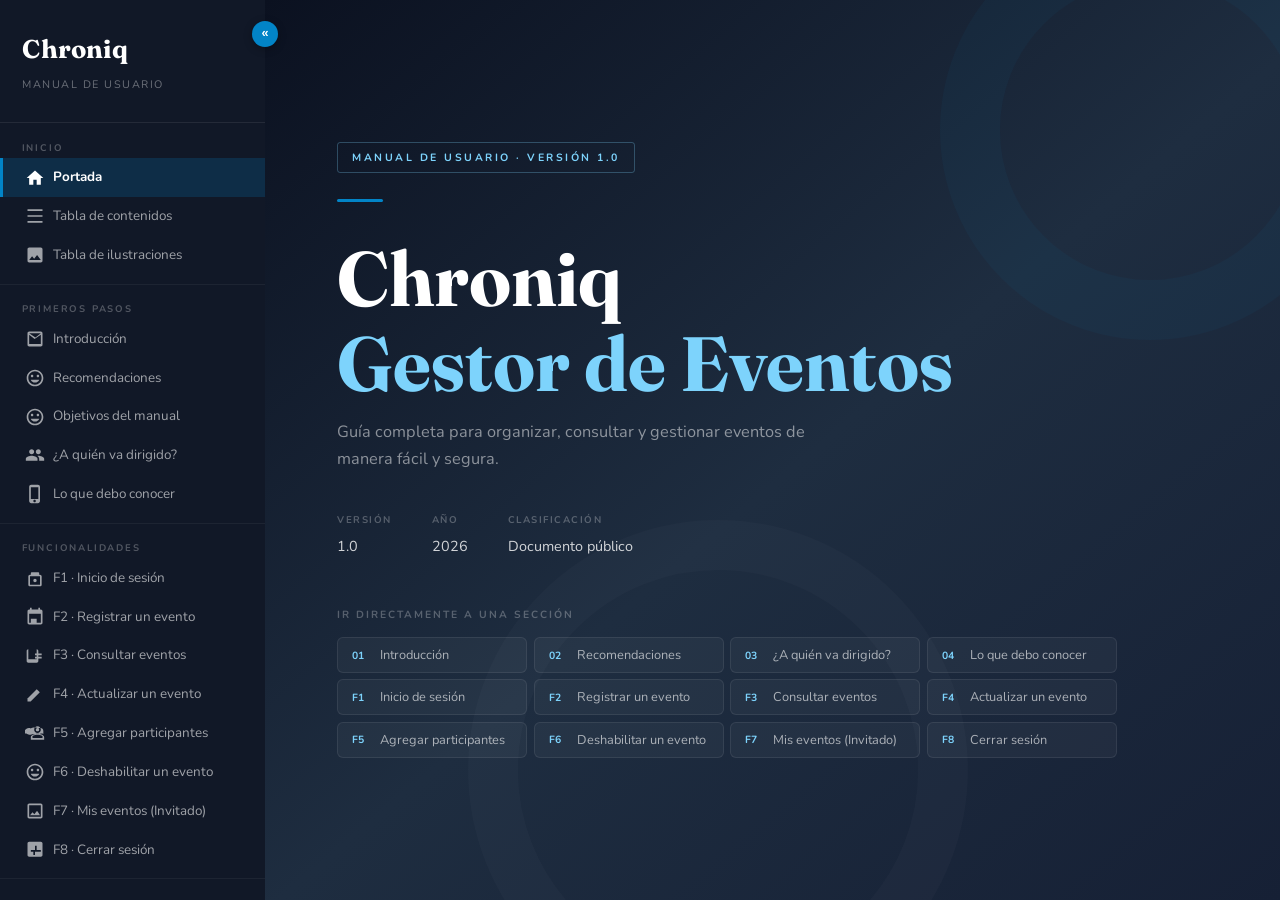
==== commit c52bbdef: "refactor: se elimina comentarios inecesarios y la sección del diagrama de flujo" ====
--- a/index.html
+++ b/index.html
@@ -9,7 +9,7 @@
 <body>
 
 <!-- BOTÓN MÓVIL -->
-<button id="menu-toggle" onclick="toggleSidebar()" title="Menú">☰</button>
+<button id="menu-toggle" onclick="toggleSidebar()" title="Menú"><svg style="width:24px;height:24px;fill:white" viewBox="0 0 24 24"><path d="M3 6h18v2H3V6zm0 5h18v2H3v-2zm0 5h18v2H3v-2z"/></svg></button>
 
 <!-- ══════════════════════════════════════
      BARRA LATERAL DE NAVEGACIÓN
@@ -23,73 +23,70 @@
   <div class="nav-section">
     <div class="nav-section-label">Inicio</div>
     <a class="nav-link active" onclick="show('portada')">
-      <span class="nav-icon">🏠</span> Portada
+      <span class="nav-icon"><svg viewBox="0 0 24 24" fill="currentColor"><path d="M10 20v-6h4v6h5v-8h3L12 3 2 12h3v8z"/></svg></span> Portada
     </a>
     <a class="nav-link" onclick="show('toc')">
-      <span class="nav-icon">📋</span> Tabla de contenidos
+      <span class="nav-icon"><svg viewBox="0 0 24 24" fill="currentColor"><path d="M3 4h18v2H3V4zm0 7h18v2H3v-2zm0 7h18v2H3v-2z"/></svg></span> Tabla de contenidos
     </a>
     <a class="nav-link" onclick="show('ilustraciones')">
-      <span class="nav-icon">🖼️</span> Tabla de ilustraciones
+      <span class="nav-icon"><svg viewBox="0 0 24 24" fill="currentColor"><path d="M21 19V5c0-1.1-.9-2-2-2H5c-1.1 0-2 .9-2 2v14c0 1.1.9 2 2 2h14c1.1 0 2-.9 2-2zM8.5 13.5l2.5 3.01L14.5 12l4.5 6H5l3.5-4.5z"/></svg></span> Tabla de ilustraciones
     </a>
   </div>
 
   <div class="nav-section">
     <div class="nav-section-label">Primeros pasos</div>
     <a class="nav-link" onclick="show('intro')">
-      <span class="nav-icon">📖</span> Introducción
+      <span class="nav-icon"><svg viewBox="0 0 24 24" fill="currentColor"><path d="M21 5c0-1.1-.9-2-2-2H5c-1.1 0-2 .9-2 2v14c0 1.1.9 2 2 2h14c1.1 0 2-.9 2-2V5zm-2 0l-6.51 5.05L5 5h14zm0 13H5V7l6.51 5.05L19 7v11z"/></svg></span> Introducción
     </a>
     <a class="nav-link" onclick="show('recomendaciones')">
-      <span class="nav-icon">💡</span> Recomendaciones
+      <span class="nav-icon"><svg viewBox="0 0 24 24" fill="currentColor"><path d="M12 2C6.48 2 2 6.48 2 12s4.48 10 10 10 10-4.48 10-10S17.52 2 12 2zm0 18c-4.42 0-8-3.58-8-8s3.58-8 8-8 8 3.58 8 8-3.58 8-8 8zm3.5-9c.83 0 1.5-.67 1.5-1.5S16.33 8 15.5 8 14 8.67 14 9.5s.67 1.5 1.5 1.5zm-7 0c.83 0 1.5-.67 1.5-1.5S9.33 8 8.5 8 7 8.67 7 9.5 7.67 11 8.5 11zm3.5 6.5c2.33 0 4.31-1.46 5.11-3.5H6.89c.8 2.04 2.78 3.5 5.11 3.5z"/></svg></span> Recomendaciones
     </a>
     <a class="nav-link" onclick="show('objetivos')">
-      <span class="nav-icon">🎯</span> Objetivos del manual
+      <span class="nav-icon"><svg viewBox="0 0 24 24" fill="currentColor"><path d="M12 2C6.48 2 2 6.48 2 12s4.48 10 10 10 10-4.48 10-10S17.52 2 12 2zm0 18c-4.42 0-8-3.58-8-8s3.58-8 8-8 8 3.58 8 8-3.58 8-8 8zm3.5-9c.83 0 1.5-.67 1.5-1.5S16.33 8 15.5 8 14 8.67 14 9.5s.67 1.5 1.5 1.5zm-7 0c.83 0 1.5-.67 1.5-1.5S9.33 8 8.5 8 7 8.67 7 9.5 7.67 11 8.5 11zm3.5 6.5c2.33 0 4.31-1.46 5.11-3.5H6.89c.8 2.04 2.78 3.5 5.11 3.5z"/></svg></span> Objetivos del manual
     </a>
     <a class="nav-link" onclick="show('dirigido')">
-      <span class="nav-icon">👥</span> ¿A quién va dirigido?
+      <span class="nav-icon"><svg viewBox="0 0 24 24" fill="currentColor"><path d="M16 11c1.66 0 2.99-1.34 2.99-3S17.66 5 16 5c-1.66 0-3 1.34-3 3s1.34 3 3 3zm-8 0c1.66 0 2.99-1.34 2.99-3S9.66 5 8 5C6.34 5 5 6.34 5 8s1.34 3 3 3zm0 2c-2.33 0-7 1.17-7 3.5V19h14v-2.5c0-2.33-4.67-3.5-7-3.5zm8 0c-.29 0-.62.02-.97.05 1.16.84 1.97 1.97 1.97 3.45V19h6v-2.5c0-2.33-4.67-3.5-7-3.5z"/></svg></span> ¿A quién va dirigido?
     </a>
     <a class="nav-link" onclick="show('conocer')">
-      <span class="nav-icon">🔍</span> Lo que debo conocer
+      <span class="nav-icon"><svg viewBox="0 0 24 24" fill="currentColor"><path d="M15.5 1h-8C6.12 1 5 2.12 5 3.5v17C5 21.88 6.12 23 7.5 23h8c1.38 0 2.5-1.12 2.5-2.5v-17C18 2.12 16.88 1 15.5 1zm-4 21c-.83 0-1.5-.67-1.5-1.5s.67-1.5 1.5-1.5 1.5.67 1.5 1.5-.67 1.5-1.5 1.5zm4.5-4H7V4h9v14z"/></svg></span> Lo que debo conocer
     </a>
   </div>
 
   <div class="nav-section">
     <div class="nav-section-label">Funcionalidades</div>
     <a class="nav-link" onclick="show('f1')">
-      <span class="nav-icon">🔑</span> F1 · Inicio de sesión
+      <span class="nav-icon"><svg viewBox="0 0 24 24" fill="currentColor"><path d="M18 8h-1V6c0-.55-.45-1-1-1H8c-.55 0-1 .45-1 1v2H6c-1.1 0-2 .9-2 2v10c0 1.1.9 2 2 2h12c1.1 0 2-.9 2-2V10c0-1.1-.9-2-2-2zm0 12H6V10h12v10zm-6-3c1.1 0 2-.9 2-2s-.9-2-2-2-2 .9-2 2 .9 2 2 2z"/></svg></span> F1 · Inicio de sesión
     </a>
     <a class="nav-link" onclick="show('f2')">
-      <span class="nav-icon">📅</span> F2 · Registrar un evento
+      <span class="nav-icon"><svg viewBox="0 0 24 24" fill="currentColor"><path d="M19 3h-1V1h-2v2H8V1H6v2H5c-1.11 0-1.99.9-1.99 2L3 19c0 1.1.89 2 2 2h14c1.1 0 2-.9 2-2V5c0-1.1-.9-2-2-2zm0 16H5V8h14v11zm-5-5H7v5h7v-5z"/></svg></span> F2 · Registrar un evento
     </a>
     <a class="nav-link" onclick="show('f3')">
-      <span class="nav-icon">🗂️</span> F3 · Consultar eventos
+      <span class="nav-icon"><svg viewBox="0 0 24 24" fill="currentColor"><path d="M10 4H4c-1.1 0-2 .9-2 2v12c0 1.1.9 2 2 2h10c1.1 0 2-.9 2-2V6c0-1.1-.9-2-2-2zm0 12H4V4h10v12zm10-7h-8v2h8V9zm0 4h-8v2h8v-2z"/></svg></span> F3 · Consultar eventos
     </a>
     <a class="nav-link" onclick="show('f4')">
-      <span class="nav-icon">✏️</span> F4 · Actualizar un evento
+      <span class="nav-icon"><svg viewBox="0 0 24 24" fill="currentColor"><path d="M3 17.25V21h3.75L17.81 9.94l-3.75-3.75L3 17.25z"/></svg></span> F4 · Actualizar un evento
     </a>
     <a class="nav-link" onclick="show('f5')">
-      <span class="nav-icon">➕</span> F5 · Agregar participantes
+      <span class="nav-icon"><svg viewBox="0 0 24 24" fill="currentColor"><path d="M15 12c2.21 0 4-1.79 4-4s-1.79-4-4-4-4 1.79-4 4 1.79 4 4 4zm0-6c1.1 0 2 .89 2 2s-.9 2-2 2-2-.89-2-2 .9-2 2-2zm0 7c-2.67 0-8 1.34-8 4v3h16v-3c0-2.66-5.33-4-8-4zm6 5h-12v-2c0-1.33 4-2 6-2s6 .67 6 2v2zM9.41 13.09C8.31 13.56 7.48 14 6 14c-1.48 0-2.31-.44-3.41-.91-.6-.28-1.36-.42-2.09-.42-.67 0-1.35.14-2 .4V9.5C1 7.57 2.46 6 4.5 6c.96 0 1.86.22 2.5.55.97-.52 2.52-1.05 4.5-1.05 1.98 0 3.53.53 4.5 1.05.64-.33 1.54-.55 2.5-.55 2.04 0 3.5 1.57 3.5 3.5v3.57c-.65-.26-1.33-.4-2-.4-.73 0-1.49.14-2.09.42z"/></svg></span> F5 · Agregar participantes
     </a>
     <a class="nav-link" onclick="show('f6')">
-      <span class="nav-icon">🚫</span> F6 · Deshabilitar un evento
+      <span class="nav-icon"><svg viewBox="0 0 24 24" fill="currentColor"><path d="M12 2C6.48 2 2 6.48 2 12s4.48 10 10 10 10-4.48 10-10S17.52 2 12 2zm0 18c-4.42 0-8-3.58-8-8s3.58-8 8-8 8 3.58 8 8-3.58 8-8 8zm3.5-9c.83 0 1.5-.67 1.5-1.5S16.33 8 15.5 8 14 8.67 14 9.5s.67 1.5 1.5 1.5zm-7 0c.83 0 1.5-.67 1.5-1.5S9.33 8 8.5 8 7 8.67 7 9.5 7.67 11 8.5 11zm3.5 6.5c2.33 0 4.31-1.46 5.11-3.5H6.89c.8 2.04 2.78 3.5 5.11 3.5z"/></svg></span> F6 · Deshabilitar un evento
     </a>
     <a class="nav-link" onclick="show('f7')">
-      <span class="nav-icon">📆</span> F7 · Mis eventos (Invitado)
+      <span class="nav-icon"><svg viewBox="0 0 24 24" fill="currentColor"><path d="M19 3H5c-1.1 0-2 .9-2 2v14c0 1.1.9 2 2 2h14c1.1 0 2-.9 2-2V5c0-1.1-.9-2-2-2zm0 16H5V5h14v14zm-5.04-6.71l-2.75 3.54-2.19-2.19L6 17h12l-3.04-4.71z"/></svg></span> F7 · Mis eventos (Invitado)
     </a>
     <a class="nav-link" onclick="show('f8')">
-      <span class="nav-icon">🚪</span> F8 · Cerrar sesión
-    </a>
-    <a class="nav-link" onclick="show('diagrama-flujo')">
-      <span class="nav-icon">🔄</span> Diagrama de Flujo
+      <span class="nav-icon"><svg viewBox="0 0 24 24" fill="currentColor"><path d="M17 2H5c-1.1 0-1.99.9-1.99 2v14c0 1.1.89 2 1.99 2h14c1.1 0 2-.9 2-2V4c0-1.1-.9-2-2-2zm0 12h-5v4h-2v-4H7v-2h5V7h2v5h5v2z"/></svg></span> F8 · Cerrar sesión
     </a>
   </div>
 
   <div class="nav-section">
     <div class="nav-section-label">Cierre</div>
     <a class="nav-link" onclick="show('errores')">
-      <span class="nav-icon">⚠️</span> Errores comunes
+      <span class="nav-icon"><svg viewBox="0 0 24 24" fill="currentColor"><path d="M1 21h22L12 2 1 21zm12-3h-2v-2h2v2zm0-4h-2v-4h2v4z"/></svg></span> Errores comunes
     </a>
     <a class="nav-link" onclick="show('referencias')">
-      <span class="nav-icon">📚</span> Referencias
+      <span class="nav-icon"><svg viewBox="0 0 24 24" fill="currentColor"><path d="M18 2H6c-1.1 0-2 .9-2 2v16c0 1.1.9 2 2 2h12c1.1 0 2-.9 2-2V4c0-1.1-.9-2-2-2zm0 18H6V4h12v16z"/></svg></span> Referencias
     </a>
   </div>
 </nav>
@@ -296,10 +293,6 @@
     <p><strong>Chroniq</strong> es una aplicación de escritorio diseñada para simplificar la organización y gestión de eventos. Permite programar actividades, asignar participantes y controlar los horarios de manera ordenada, evitando conflictos y errores de planeación.</p>
     <p>El sistema cuenta con dos tipos de usuarios: el <strong>Líder</strong>, quien tiene control total para crear, consultar, actualizar y deshabilitar eventos, así como gestionar la lista de participantes; y el <strong>Invitado</strong>, quien puede consultar de forma sencilla los eventos a los que ha sido asignado.</p>
     <p>Este manual fue elaborado para guiar a los usuarios en el uso correcto de cada funcionalidad, describiendo paso a paso lo que deben hacer, qué esperar como respuesta del sistema y cómo actuar si algo no sale como se esperaba.</p>
-    <div class="info-box blue">
-      <span class="box-label" style="color:var(--info);">ℹ️ Versión del manual</span>
-      <p>Este documento corresponde a la versión 1.0 de Chroniq.</p>
-    </div>
   </section>
 
   <!-- ══════════ RECOMENDACIONES ══════════ -->
@@ -324,12 +317,6 @@
       <li>Al registrar un nuevo invitado, use un número de cédula que no haya sido registrado antes.</li>
       <li>Cierre sesión correctamente usando el botón correspondiente en cada pantalla, en lugar de cerrar la ventana directamente.</li>
     </ul>
-
-    <h3>Seguridad y acceso</h3>
-    <div class="info-box warn">
-      <span class="box-label" style="color:var(--warning);">⚠️ Importante</span>
-      <p>No comparta sus credenciales de acceso (número de cédula y contraseña) con otras personas. El rol de <strong>Líder</strong> tiene acceso completo al sistema, por lo que debe ser asignado solo a personal autorizado.</p>
-    </div>
   </section>
 
   <!-- ══════════ OBJETIVOS ══════════ -->
@@ -362,20 +349,15 @@
 
     <h3>Usuario Líder</h3>
     <div style="margin-bottom:1rem;">
-      <span class="role-chip">👑 Líder</span>
+      <span class="role-chip"><svg style="width:16px;height:16px;display:inline;margin-right:4px;vertical-align:middle;" viewBox="0 0 24 24" fill="currentColor"><path d="M12 1l3.09 6.26L22 9.27l-5 4.87 1.18 6.88L12 17.77l-6.18 3.25L7 14.14 2 9.27l6.91-1.01L12 1z"/></svg> Líder</span>
     </div>
     <p>Es la persona encargada de organizar los eventos. Tiene acceso completo al sistema: puede crear, consultar, actualizar y deshabilitar eventos, registrar nuevos invitados y asignarlos a las actividades programadas. Solo se necesita saber usar aplicaciones básicas de Windows para operar este rol sin dificultad.</p>
 
     <h3>Usuario Invitado</h3>
     <div style="margin-bottom:1rem;">
-      <span class="role-chip guest">🙋 Invitado</span>
+      <span class="role-chip guest"><svg style="width:16px;height:16px;display:inline;margin-right:4px;vertical-align:middle;" viewBox="0 0 24 24" fill="currentColor"><path d="M12 2c2.21 0 4 1.79 4 4s-1.79 4-4 4-4-1.79-4-4 1.79-4 4-4zm0 10c2.21 0 4 1.79 4 4v4H8v-4c0-2.21 1.79-4 4-4z"/></svg> Invitado</span>
     </div>
     <p>Es la persona que participa en los eventos. Su acceso es más limitado: únicamente puede ver los eventos futuros a los que ha sido asignado por un Líder. No se requiere ningún conocimiento técnico para usar este perfil.</p>
-
-    <div class="info-box green">
-      <span class="box-label" style="color:var(--success);">✅ Sin conocimientos técnicos requeridos</span>
-      <p>No necesita saber de programación ni de bases de datos para usar Chroniq. Con saber abrir ventanas, completar formularios y hacer clic en botones es más que suficiente.</p>
-    </div>
   </section>
 
   <!-- ══════════ LO QUE DEBO CONOCER ══════════ -->
@@ -443,11 +425,6 @@
           <img src="img/login-error-credenciales.png" alt="Mensaje de error por datos incorrectos" >
         </div>
         <p class="fig-caption"><em>Fig. 2 — Mensaje de error al ingresar datos incorrectos</em></p>
-
-        <div class="info-box red">
-          <span class="box-label" style="color:var(--danger);">⚠️ ¿Olvidó sus datos?</span>
-          <p>Si no recuerda su número de cédula o contraseña, contacte al Líder del sistema para que le indique cómo proceder.</p>
-        </div>
       </div>
     </div>
   </section>
@@ -526,7 +503,7 @@
         <p class="fig-caption"><em>Fig. 3e — Mensaje cuando el horario ya está ocupado por otro evento</em></p>
 
         <div class="info-box">
-          <span class="box-label" style="color:var(--accent);">💡 Gestión de horarios</span>
+          <span class="box-label" style="color:var(--accent);"><svg style="width:16px;height:16px;display:inline;margin-right:4px;vertical-align:middle;" viewBox="0 0 24 24" fill="currentColor"><path d="M12 2C6.48 2 2 6.48 2 12s4.48 10 10 10 10-4.48 10-10S17.52 2 12 2zm0 18c-4.42 0-8-3.58-8-8s3.58-8 8-8 8 3.58 8 8-3.58 8-8 8zm3.5-9c.83 0 1.5-.67 1.5-1.5S16.33 8 15.5 8 14 8.67 14 9.5s.67 1.5 1.5 1.5zm-7 0c.83 0 1.5-.67 1.5-1.5S9.33 8 8.5 8 7 8.67 7 9.5 7.67 11 8.5 11zm3.5 6.5c2.33 0 4.31-1.46 5.11-3.5H6.89c.8 2.04 2.78 3.5 5.11 3.5z"/></svg> Gestión de horarios</span>
           <p>El sistema no permite crear dos eventos con horarios superpuestos. Esto evita conflictos de scheduling y ayuda a organizar mejor las actividades.</p>
         </div>
       </div>
@@ -562,7 +539,7 @@
         </div>
 
         <div class="info-box blue">
-          <span class="box-label" style="color:var(--info);">ℹ️ Solo eventos activos</span>
+          <span class="box-label" style="color:var(--info);"><svg style="width:16px;height:16px;display:inline;margin-right:4px;vertical-align:middle;" viewBox="0 0 24 24" fill="currentColor"><path d="M12 2C6.48 2 2 6.48 2 12s4.48 10 10 10 10-4.48 10-10S17.52 2 12 2zm0 18c-4.42 0-8-3.58-8-8s3.58-8 8-8 8 3.58 8 8-3.58 8-8 8zm3.5-9c.83 0 1.5-.67 1.5-1.5S16.33 8 15.5 8 14 8.67 14 9.5s.67 1.5 1.5 1.5zm-7 0c.83 0 1.5-.67 1.5-1.5S9.33 8 8.5 8 7 8.67 7 9.5 7.67 11 8.5 11zm3.5 6.5c2.33 0 4.31-1.46 5.11-3.5H6.89c.8 2.04 2.78 3.5 5.11 3.5z"/></svg> Solo eventos activos</span>
           <p>La tabla muestra únicamente los eventos habilitados. Los eventos deshabilitados ya no aparecen en este listado.</p>
         </div>
       </div>
@@ -599,7 +576,7 @@
         </div>
 
         <div class="info-box blue">
-          <span class="box-label" style="color:var(--info);">ℹ️ Seleccione primero</span>
+          <span class="box-label" style="color:var(--info);"><svg style="width:16px;height:16px;display:inline;margin-right:4px;vertical-align:middle;" viewBox="0 0 24 24" fill="currentColor"><path d="M12 2C6.48 2 2 6.48 2 12s4.48 10 10 10 10-4.48 10-10S17.52 2 12 2zm0 18c-4.42 0-8-3.58-8-8s3.58-8 8-8 8 3.58 8 8-3.58 8-8 8zm3.5-9c.83 0 1.5-.67 1.5-1.5S16.33 8 15.5 8 14 8.67 14 9.5s.67 1.5 1.5 1.5zm-7 0c.83 0 1.5-.67 1.5-1.5S9.33 8 8.5 8 7 8.67 7 9.5 7.67 11 8.5 11zm3.5 6.5c2.33 0 4.31-1.46 5.11-3.5H6.89c.8 2.04 2.78 3.5 5.11 3.5z"/></svg> Seleccione primero</span>
           <p>Si hace clic en <strong>Actualizar</strong> sin haber seleccionado ningún evento en la tabla, el sistema le pedirá que seleccione uno antes de continuar.</p>
         </div>
       </div>
@@ -643,7 +620,7 @@
         </div>
 
         <div class="info-box green">
-          <span class="box-label" style="color:var(--success);">✅ Validación automática</span>
+          <span class="box-label" style="color:var(--success);"><svg style="width:16px;height:16px;display:inline;margin-right:4px;vertical-align:middle;" viewBox="0 0 24 24" fill="currentColor"><path d="M9 16.17L4.83 12l-1.42 1.41L9 19 21 7l-1.41-1.41L9 16.17z"/></svg> Validación automática</span>
           <p>El sistema verifica automáticamente que el invitado no tenga conflictos de horario antes de agregarlo. Si existe un conflicto, mostrará un mensaje de error.</p>
         </div>
 
@@ -669,7 +646,7 @@
         </ul>
 
         <div class="info-box blue">
-          <span class="box-label" style="color:var(--info);">ℹ️ Cédula única</span>
+          <span class="box-label" style="color:var(--info);"><svg style="width:16px;height:16px;display:inline;margin-right:4px;vertical-align:middle;" viewBox="0 0 24 24" fill="currentColor"><path d="M12 2C6.48 2 2 6.48 2 12s4.48 10 10 10 10-4.48 10-10S17.52 2 12 2zm0 18c-4.42 0-8-3.58-8-8s3.58-8 8-8 8 3.58 8 8-3.58 8-8 8zm3.5-9c.83 0 1.5-.67 1.5-1.5S16.33 8 15.5 8 14 8.67 14 9.5s.67 1.5 1.5 1.5zm-7 0c.83 0 1.5-.67 1.5-1.5S9.33 8 8.5 8 7 8.67 7 9.5 7.67 11 8.5 11zm3.5 6.5c2.33 0 4.31-1.46 5.11-3.5H6.89c.8 2.04 2.78 3.5 5.11 3.5z"/></svg> Cédula única</span>
           <p>El número de cédula es el identificador único de cada usuario. No puede haber dos invitados con la misma cédula en el sistema.</p>
         </div>
 
@@ -690,12 +667,6 @@
           Aviso cuando el invitado ya tiene otro evento en el mismo horario
         </div>
         <p class="fig-caption" style="margin-bottom:1.5rem;"><em>Fig. 7b — Aviso de conflicto de horario al agregar un participante</em></p>
-
-        <div class="info-box warn">
-          <span class="box-label" style="color:var(--warning);">💡 Resolución de conflictos</span>
-          <p>Si hay un conflicto de horario, puede: (1) cambiar la hora del evento actual, (2) asignar a otro invitado, o (3) esperar a que se resuelva el conflicto.</p>
-        </div>
-
       </div>
     </div>
   </section>
@@ -729,7 +700,7 @@
         </div>
 
         <div class="info-box red">
-          <span class="box-label" style="color:var(--danger);">⚠️ Acción no reversible desde la aplicación</span>
+          <span class="box-label" style="color:var(--danger);"><svg style="width:16px;height:16px;display:inline;margin-right:4px;vertical-align:middle;" viewBox="0 0 24 24" fill="currentColor"><path d="M1 21h22L12 2 1 21zm12-3h-2v-2h2v2zm0-4h-2v-4h2v4z"/></svg> Acción no reversible desde la aplicación</span>
           <p>Una vez que un evento es deshabilitado, no volverá a aparecer en Chroniq. Asegúrese de que realmente desea realizar esta acción antes de confirmar.</p>
         </div>
       </div>
@@ -765,7 +736,7 @@
         </div>
 
         <div class="info-box green">
-          <span class="box-label" style="color:var(--success);">✅ Solo eventos futuros</span>
+          <span class="box-label" style="color:var(--success);"><svg style="width:16px;height:16px;display:inline;margin-right:4px;vertical-align:middle;" viewBox="0 0 24 24" fill="currentColor"><path d="M9 16.17L4.83 12l-1.42 1.41L9 19 21 7l-1.41-1.41L9 16.17z"/></svg> Solo eventos futuros</span>
           <p>El sistema filtra automáticamente el listado para mostrar únicamente los eventos cuya fecha de inicio aún no ha pasado. Los eventos del pasado no aparecen en este panel.</p>
         </div>
       </div>
@@ -807,98 +778,10 @@
         <p class="fig-caption"><em>Fig. 10 — Confirmación antes de cerrar sesión</em></p>
 
         <div class="info-box warn">
-          <span class="box-label" style="color:var(--warning);">💡 Buena práctica de seguridad</span>
+          <span class="box-label" style="color:var(--warning);"><svg style="width:16px;height:16px;display:inline;margin-right:4px;vertical-align:middle;" viewBox="0 0 24 24" fill="currentColor"><path d="M12 2C6.48 2 2 6.48 2 12s4.48 10 10 10 10-4.48 10-10S17.52 2 12 2zm0 18c-4.42 0-8-3.58-8-8s3.58-8 8-8 8 3.58 8 8-3.58 8-8 8zm3.5-9c.83 0 1.5-.67 1.5-1.5S16.33 8 15.5 8 14 8.67 14 9.5s.67 1.5 1.5 1.5zm-7 0c.83 0 1.5-.67 1.5-1.5S9.33 8 8.5 8 7 8.67 7 9.5 7.67 11 8.5 11zm3.5 6.5c2.33 0 4.31-1.46 5.11-3.5H6.89c.8 2.04 2.78 3.5 5.11 3.5z"/></svg> Buena práctica de seguridad</span>
           <p>Use siempre el botón de <strong>Cerrar sesión</strong> en lugar de cerrar directamente la ventana de la aplicación. Esto garantiza que su sesión se cierre correctamente y que nadie más pueda acceder a su cuenta sin autorización.</p>
         </div>
-
-        <div class="info-box blue">
-          <span class="box-label" style="color:var(--info);">ℹ️ En ordenadores compartidos</span>
-          <p>Si está usando un ordenador compartido con otras personas, es especialmente importante cerrar sesión correctamente para proteger la privacidad de sus datos.</p>
-        </div>
-      </div>
-    </div>
-  </section>
-
-  <!-- ══════════ DIAGRAMA DE FLUJO ══════════ -->
-  <section id="sec-diagrama-flujo" class="section">
-    <div class="page-header">
-      <p class="page-label">Referencia visual</p>
-      <h2 class="page-title">Diagrama de Flujo del Sistema</h2>
-    </div>
-    <p style="margin-bottom:2rem;">En este diagrama se muestra el flujo de navegación completo del sistema Chroniq, desde el inicio de sesión hasta todas las funcionalidades disponibles para líderes e invitados.</p>
-    
-    <div class="flow-diagram-tree">
-
-      <!-- NIVEL 1: Login -->
-      <div class="flow-tree-level level-1">
-        <div class="flow-tree-node login-node">
-          <img src="img/Login.png" alt="Login" class="flow-tree-img" onclick="show('f1')">
-          <div class="flow-tree-label">Login.png</div>
-        </div>
-      </div>
-
-      <!-- Conectores nivel 1 a nivel 2 -->
-      <svg class="flow-tree-svg level-1-2" preserveAspectRatio="none" viewBox="0 0 100 100">
-        <path d="M 50 0 Q 25 50 25 100" stroke="currentColor" stroke-width="2" fill="none" stroke-linecap="round"/>
-        <path d="M 50 0 Q 75 50 75 100" stroke="currentColor" stroke-width="2" fill="none" stroke-linecap="round"/>
-      </svg>
-
-      <!-- NIVEL 2: Interfaz Invitado y Líder -->
-      <div class="flow-tree-level level-2">
-        <div class="flow-tree-node guest-node">
-          <img src="img/interfaz-invitado.png" alt="Interfaz Invitado" class="flow-tree-img" onclick="show('f7')">
-          <div class="flow-tree-label">interfaz-invitado.png</div>
-        </div>
-        <div class="flow-tree-node leader-node">
-          <img src="img/interfaz-lider.png" alt="Interfaz Líder" class="flow-tree-img" onclick="show('f2')">
-          <div class="flow-tree-label">interfaz-lider.png</div>
-        </div>
-      </div>
-
-      <!-- Conectores desde Líder (abajo y derecha) -->
-      <svg class="flow-tree-svg level-2-3" preserveAspectRatio="none" viewBox="0 0 100 100">
-        <path d="M 75 0 Q 55 45 55 90" stroke="currentColor" stroke-width="2" fill="none" stroke-linecap="round"/>
-        <path d="M 75 0 Q 95 45 95 90" stroke="currentColor" stroke-width="2" fill="none" stroke-linecap="round"/>
-      </svg>
-
-      <!-- NIVEL 3: Crear Evento (izquierda) y Actualizar Evento (derecha) -->
-      <div class="flow-tree-level level-3">
-        <div class="flow-tree-node">
-          <img src="img/interfaz-lider-crear-evento.png" alt="Crear Evento" class="flow-tree-img" onclick="show('f2')">
-          <div class="flow-tree-label">interfaz-lider-crear-evento.png</div>
-        </div>
-        <div class="flow-tree-node">
-          <img src="img/actualizar-evento.png" alt="Actualizar Evento" class="flow-tree-img" onclick="show('f4')">
-          <div class="flow-tree-label">actualizar-evento.png</div>
-        </div>
-      </div>
-
-      <!-- Conector desde Crear Evento hacia abajo -->
-      <svg class="flow-tree-svg level-3-4" preserveAspectRatio="none" viewBox="0 0 100 100">
-        <path d="M 50 0 L 50 100" stroke="currentColor" stroke-width="2" fill="none" stroke-linecap="round"/>
-      </svg>
-
-      <!-- NIVEL 4: Agregar Invitado -->
-      <div class="flow-tree-level level-4">
-        <div class="flow-tree-node">
-          <img src="img/agregar-invitado.png" alt="Agregar Invitado" class="flow-tree-img" onclick="show('f5')">
-          <div class="flow-tree-label">agregar-invitado.png</div>
-        </div>
-      </div>
-
-      <!-- Conector desde Agregar Invitado hacia abajo -->
-      <svg class="flow-tree-svg level-4-5" preserveAspectRatio="none" viewBox="0 0 100 100">
-        <path d="M 50 0 L 50 100" stroke="currentColor" stroke-width="2" fill="none" stroke-linecap="round"/>
-      </svg>
-
-      <!-- NIVEL 5: Crear Nuevo Invitado -->
-      <div class="flow-tree-level level-5">
-        <div class="flow-tree-node">
-          <img src="img/crear-nuevo-invitado.png" alt="Crear Nuevo Invitado" class="flow-tree-img" onclick="show('f5')">
-          <div class="flow-tree-label">crear-nuevo-invitado.png</div>
-        </div>
-      </div>
-
+      </div>
     </div>
   </section>
 
@@ -968,11 +851,6 @@
     <h4>Error: Fecha inválida</h4>
     <p>Puede ocurrir si intenta ingresar una fecha que no existe (ej: 31 de febrero).</p>
     <p><strong>Solución:</strong> Use el selector de fecha para elegir una fecha válida.</p>
-
-    <div class="info-box blue">
-      <span class="box-label" style="color:var(--info);">ℹ️ ¿Necesita más ayuda?</span>
-      <p>Si encontró un error no descrito en esta sección, contacte al administrador del sistema. Proporcione el código de error (si aparece) y una descripción de qué acción estaba realizando cuando ocurrió.</p>
-    </div>
   </section>
 
   <!-- ══════════ REFERENCIAS ══════════ -->
@@ -993,7 +871,7 @@
 
     <br>
     <div class="info-box">
-      <span class="box-label" style="color:var(--accent);">📋 Nota sobre el formato APA</span>
+      <span class="box-label" style="color:var(--accent);"><svg style="width:16px;height:16px;display:inline;margin-right:4px;vertical-align:middle;" viewBox="0 0 24 24" fill="currentColor"><path d="M18 2H6c-1.1 0-2 .9-2 2v16c0 1.1.9 2 2 2h12c1.1 0 2-.9 2-2V4c0-1.1-.9-2-2-2zm0 18H6V4h12v16z"/></svg> Nota sobre el formato APA</span>
       <p>Las referencias se presentan en orden alfabético por apellido del primer autor o nombre de la organización, con sangría francesa, conforme a las directrices de la 7.ª edición de APA.</p>
     </div>
   </section>
--- a/style.css
+++ b/style.css
@@ -96,7 +96,7 @@
 #sidebar.collapsed .nav-link.active { border-left-color: var(--accent); }
 /* Restaura el tamaño del icono (no le afecta font-size: 0 en emojis,
    pero lo forzamos por si acaso) */
-#sidebar.collapsed .nav-icon { font-size: 1.15rem; width: auto; }
+#sidebar.collapsed .nav-icon { width: 20px; height: 20px; }
 #sidebar.collapsed .sidebar-logo { padding: 1.2rem .4rem .8rem; text-align: center; }
 
 .sidebar-logo {
@@ -112,7 +112,8 @@
 .nav-link { display: flex; align-items: center; gap: .5rem; padding: .46rem 1.35rem; color: rgba(255,255,255,.6); text-decoration: none; font-size: .84rem; transition: all .16s; cursor: pointer; border-left: 3px solid transparent; white-space: nowrap; overflow: hidden; }
 .nav-link:hover { color: rgba(255,255,255,.88); background: rgba(255,255,255,.06); }
 .nav-link.active { color: #fff; background: rgba(2,132,199,.2); border-left-color: var(--accent); font-weight: 700; }
-.nav-icon { font-size: .9rem; width: 17px; text-align: center; flex-shrink: 0; }
+.nav-icon { width: 20px; height: 20px; flex-shrink: 0; display: flex; align-items: center; justify-content: center; pointer-events: none; }
+.nav-icon svg { width: 100%; height: 100%; fill: currentColor; pointer-events: none; }
 
 /* ═══ MAIN ═══ */
 #main { margin-left: var(--sidebar-w); min-height: 100vh; transition: margin-left .3s ease; }
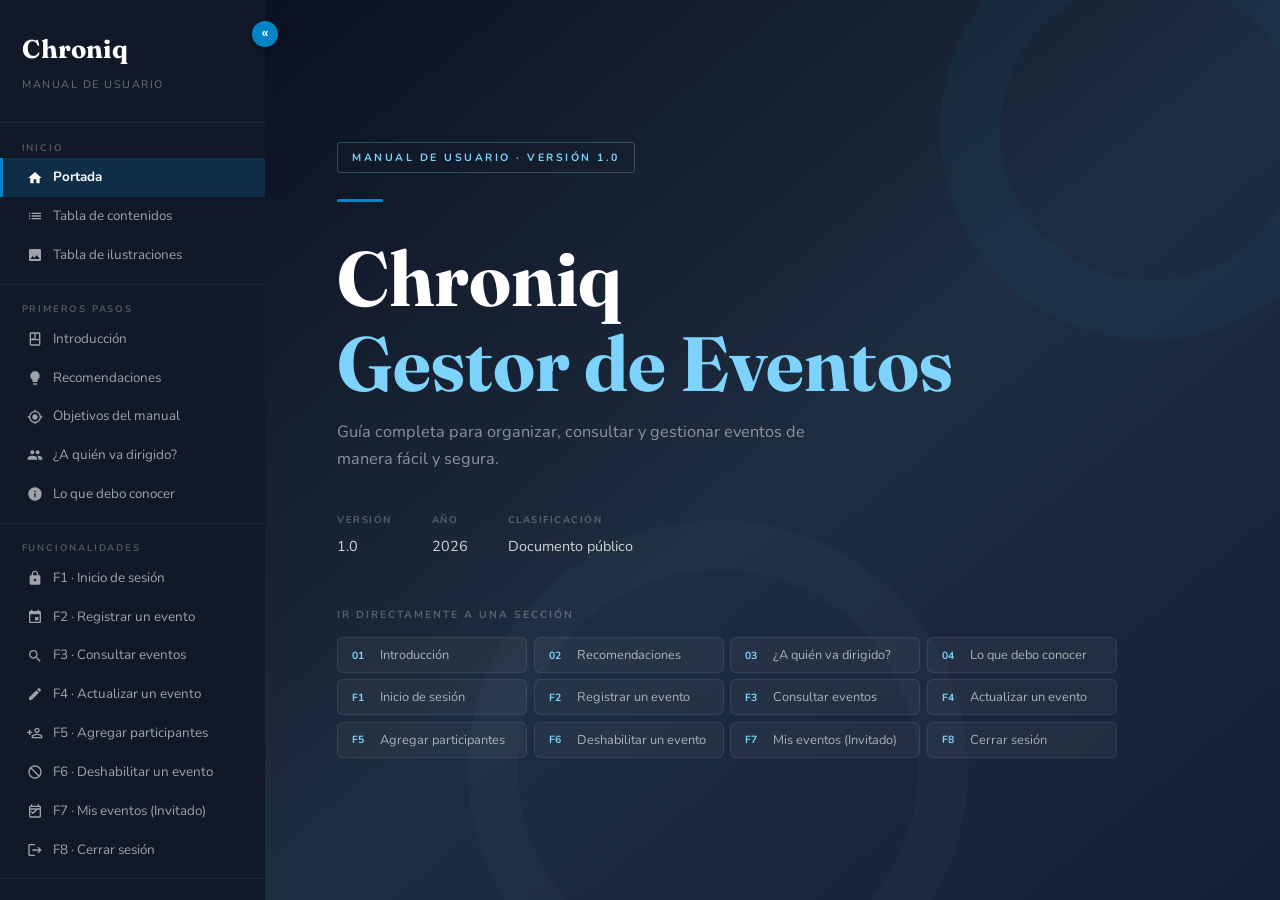
==== commit e2edece9: "refactor: se elimina la sección de referreferencias y se agregan nuevos iconos" ====
--- a/index.html
+++ b/index.html
@@ -5,6 +5,7 @@
   <meta name="viewport" content="width=device-width, initial-scale=1.0">
   <title>Manual de Usuario — Chroniq</title>
   <link rel="stylesheet" href="style.css">
+  <link rel='stylesheet' href='https://flaticon.com'>
 </head>
 <body>
 
@@ -23,70 +24,67 @@
   <div class="nav-section">
     <div class="nav-section-label">Inicio</div>
     <a class="nav-link active" onclick="show('portada')">
-      <span class="nav-icon"><svg viewBox="0 0 24 24" fill="currentColor"><path d="M10 20v-6h4v6h5v-8h3L12 3 2 12h3v8z"/></svg></span> Portada
+      <span class="nav-icon"><svg viewBox="0 0 24 24" fill="currentColor" style="width:16px;height:16px;display:block"><path d="M10 20v-6h4v6h5v-8h3L12 3 2 12h3v8z"/></svg></span> Portada
     </a>
     <a class="nav-link" onclick="show('toc')">
-      <span class="nav-icon"><svg viewBox="0 0 24 24" fill="currentColor"><path d="M3 4h18v2H3V4zm0 7h18v2H3v-2zm0 7h18v2H3v-2z"/></svg></span> Tabla de contenidos
+      <span class="nav-icon"><svg viewBox="0 0 24 24" fill="currentColor" style="width:16px;height:16px;display:block"><path d="M3 13h2v-2H3v2zm0 4h2v-2H3v2zm0-8h2V7H3v2zm4 4h14v-2H7v2zm0 4h14v-2H7v2zM7 7v2h14V7H7z"/></svg></span> Tabla de contenidos
     </a>
     <a class="nav-link" onclick="show('ilustraciones')">
-      <span class="nav-icon"><svg viewBox="0 0 24 24" fill="currentColor"><path d="M21 19V5c0-1.1-.9-2-2-2H5c-1.1 0-2 .9-2 2v14c0 1.1.9 2 2 2h14c1.1 0 2-.9 2-2zM8.5 13.5l2.5 3.01L14.5 12l4.5 6H5l3.5-4.5z"/></svg></span> Tabla de ilustraciones
+      <span class="nav-icon"><svg viewBox="0 0 24 24" fill="currentColor" style="width:16px;height:16px;display:block"><path d="M21 19V5c0-1.1-.9-2-2-2H5c-1.1 0-2 .9-2 2v14c0 1.1.9 2 2 2h14c1.1 0 2-.9 2-2zM8.5 13.5l2.5 3.01L14.5 12l4.5 6H5l3.5-4.5z"/></svg></span> Tabla de ilustraciones
     </a>
   </div>
 
   <div class="nav-section">
     <div class="nav-section-label">Primeros pasos</div>
     <a class="nav-link" onclick="show('intro')">
-      <span class="nav-icon"><svg viewBox="0 0 24 24" fill="currentColor"><path d="M21 5c0-1.1-.9-2-2-2H5c-1.1 0-2 .9-2 2v14c0 1.1.9 2 2 2h14c1.1 0 2-.9 2-2V5zm-2 0l-6.51 5.05L5 5h14zm0 13H5V7l6.51 5.05L19 7v11z"/></svg></span> Introducción
+      <span class="nav-icon"><svg viewBox="0 0 24 24" fill="currentColor" style="width:16px;height:16px;display:block"><path d="M18 2H6c-1.1 0-2 .9-2 2v16c0 1.1.9 2 2 2h12c1.1 0 2-.9 2-2V4c0-1.1-.9-2-2-2zM6 4h5v8l-2.5-1.5L6 12V4zm0 16V14h12v6H6zm12-8h-5V4h5v8z"/></svg></span> Introducción
     </a>
     <a class="nav-link" onclick="show('recomendaciones')">
-      <span class="nav-icon"><svg viewBox="0 0 24 24" fill="currentColor"><path d="M12 2C6.48 2 2 6.48 2 12s4.48 10 10 10 10-4.48 10-10S17.52 2 12 2zm0 18c-4.42 0-8-3.58-8-8s3.58-8 8-8 8 3.58 8 8-3.58 8-8 8zm3.5-9c.83 0 1.5-.67 1.5-1.5S16.33 8 15.5 8 14 8.67 14 9.5s.67 1.5 1.5 1.5zm-7 0c.83 0 1.5-.67 1.5-1.5S9.33 8 8.5 8 7 8.67 7 9.5 7.67 11 8.5 11zm3.5 6.5c2.33 0 4.31-1.46 5.11-3.5H6.89c.8 2.04 2.78 3.5 5.11 3.5z"/></svg></span> Recomendaciones
+      <span class="nav-icon"><svg viewBox="0 0 24 24" fill="currentColor" style="width:16px;height:16px;display:block"><path d="M9 21c0 .55.45 1 1 1h4c.55 0 1-.45 1-1v-1H9v1zm3-19C8.14 2 5 5.14 5 9c0 2.38 1.19 4.47 3 5.74V17c0 .55.45 1 1 1h6c.55 0 1-.45 1-1v-2.26c1.81-1.27 3-3.36 3-5.74 0-3.86-3.14-7-7-7z"/></svg></span> Recomendaciones
     </a>
     <a class="nav-link" onclick="show('objetivos')">
-      <span class="nav-icon"><svg viewBox="0 0 24 24" fill="currentColor"><path d="M12 2C6.48 2 2 6.48 2 12s4.48 10 10 10 10-4.48 10-10S17.52 2 12 2zm0 18c-4.42 0-8-3.58-8-8s3.58-8 8-8 8 3.58 8 8-3.58 8-8 8zm3.5-9c.83 0 1.5-.67 1.5-1.5S16.33 8 15.5 8 14 8.67 14 9.5s.67 1.5 1.5 1.5zm-7 0c.83 0 1.5-.67 1.5-1.5S9.33 8 8.5 8 7 8.67 7 9.5 7.67 11 8.5 11zm3.5 6.5c2.33 0 4.31-1.46 5.11-3.5H6.89c.8 2.04 2.78 3.5 5.11 3.5z"/></svg></span> Objetivos del manual
+      <span class="nav-icon"><svg viewBox="0 0 24 24" fill="currentColor" style="width:16px;height:16px;display:block"><path d="M12 8c-2.21 0-4 1.79-4 4s1.79 4 4 4 4-1.79 4-4-1.79-4-4-4zm8.94 3c-.46-4.17-3.77-7.48-7.94-7.94V1h-2v2.06C6.83 3.52 3.52 6.83 3.06 11H1v2h2.06c.46 4.17 3.77 7.48 7.94 7.94V23h2v-2.06c4.17-.46 7.48-3.77 7.94-7.94H23v-2h-2.06zM12 19c-3.87 0-7-3.13-7-7s3.13-7 7-7 7 3.13 7 7-3.13 7-7 7z"/></svg></span> Objetivos del manual
     </a>
     <a class="nav-link" onclick="show('dirigido')">
-      <span class="nav-icon"><svg viewBox="0 0 24 24" fill="currentColor"><path d="M16 11c1.66 0 2.99-1.34 2.99-3S17.66 5 16 5c-1.66 0-3 1.34-3 3s1.34 3 3 3zm-8 0c1.66 0 2.99-1.34 2.99-3S9.66 5 8 5C6.34 5 5 6.34 5 8s1.34 3 3 3zm0 2c-2.33 0-7 1.17-7 3.5V19h14v-2.5c0-2.33-4.67-3.5-7-3.5zm8 0c-.29 0-.62.02-.97.05 1.16.84 1.97 1.97 1.97 3.45V19h6v-2.5c0-2.33-4.67-3.5-7-3.5z"/></svg></span> ¿A quién va dirigido?
+      <span class="nav-icon"><svg viewBox="0 0 24 24" fill="currentColor" style="width:16px;height:16px;display:block"><path d="M16 11c1.66 0 2.99-1.34 2.99-3S17.66 5 16 5c-1.66 0-3 1.34-3 3s1.34 3 3 3zm-8 0c1.66 0 2.99-1.34 2.99-3S9.66 5 8 5C6.34 5 5 6.34 5 8s1.34 3 3 3zm0 2c-2.33 0-7 1.17-7 3.5V19h14v-2.5c0-2.33-4.67-3.5-7-3.5zm8 0c-.29 0-.62.02-.97.05 1.16.84 1.97 1.97 1.97 3.45V19h6v-2.5c0-2.33-4.67-3.5-7-3.5z"/></svg></span> ¿A quién va dirigido?
     </a>
     <a class="nav-link" onclick="show('conocer')">
-      <span class="nav-icon"><svg viewBox="0 0 24 24" fill="currentColor"><path d="M15.5 1h-8C6.12 1 5 2.12 5 3.5v17C5 21.88 6.12 23 7.5 23h8c1.38 0 2.5-1.12 2.5-2.5v-17C18 2.12 16.88 1 15.5 1zm-4 21c-.83 0-1.5-.67-1.5-1.5s.67-1.5 1.5-1.5 1.5.67 1.5 1.5-.67 1.5-1.5 1.5zm4.5-4H7V4h9v14z"/></svg></span> Lo que debo conocer
+      <span class="nav-icon"><svg viewBox="0 0 24 24" fill="currentColor" style="width:16px;height:16px;display:block"><path d="M12 2C6.48 2 2 6.48 2 12s4.48 10 10 10 10-4.48 10-10S17.52 2 12 2zm1 15h-2v-6h2v6zm0-8h-2V7h2v2z"/></svg></span> Lo que debo conocer
     </a>
   </div>
 
   <div class="nav-section">
     <div class="nav-section-label">Funcionalidades</div>
     <a class="nav-link" onclick="show('f1')">
-      <span class="nav-icon"><svg viewBox="0 0 24 24" fill="currentColor"><path d="M18 8h-1V6c0-.55-.45-1-1-1H8c-.55 0-1 .45-1 1v2H6c-1.1 0-2 .9-2 2v10c0 1.1.9 2 2 2h12c1.1 0 2-.9 2-2V10c0-1.1-.9-2-2-2zm0 12H6V10h12v10zm-6-3c1.1 0 2-.9 2-2s-.9-2-2-2-2 .9-2 2 .9 2 2 2z"/></svg></span> F1 · Inicio de sesión
+      <span class="nav-icon"><svg viewBox="0 0 24 24" fill="currentColor" style="width:16px;height:16px;display:block"><path d="M18 8h-1V6c0-2.76-2.24-5-5-5S7 3.24 7 6v2H6c-1.1 0-2 .9-2 2v10c0 1.1.9 2 2 2h12c1.1 0 2-.9 2-2V10c0-1.1-.9-2-2-2zm-6 9c-1.1 0-2-.9-2-2s.9-2 2-2 2 .9 2 2-.9 2-2 2zm3.1-9H8.9V6c0-1.71 1.39-3.1 3.1-3.1 1.71 0 3.1 1.39 3.1 3.1v2z"/></svg></span> F1 · Inicio de sesión
     </a>
     <a class="nav-link" onclick="show('f2')">
-      <span class="nav-icon"><svg viewBox="0 0 24 24" fill="currentColor"><path d="M19 3h-1V1h-2v2H8V1H6v2H5c-1.11 0-1.99.9-1.99 2L3 19c0 1.1.89 2 2 2h14c1.1 0 2-.9 2-2V5c0-1.1-.9-2-2-2zm0 16H5V8h14v11zm-5-5H7v5h7v-5z"/></svg></span> F2 · Registrar un evento
+      <span class="nav-icon"><svg viewBox="0 0 24 24" fill="currentColor" style="width:16px;height:16px;display:block"><path d="M17 12h-5v5h5v-5zM16 1v2H8V1H6v2H5c-1.11 0-1.99.9-1.99 2L3 19c0 1.1.89 2 2 2h14c1.1 0 2-.9 2-2V5c0-1.1-.9-2-2-2h-1V1h-2zm3 18H5V8h14v11z"/></svg></span> F2 · Registrar un evento
     </a>
     <a class="nav-link" onclick="show('f3')">
-      <span class="nav-icon"><svg viewBox="0 0 24 24" fill="currentColor"><path d="M10 4H4c-1.1 0-2 .9-2 2v12c0 1.1.9 2 2 2h10c1.1 0 2-.9 2-2V6c0-1.1-.9-2-2-2zm0 12H4V4h10v12zm10-7h-8v2h8V9zm0 4h-8v2h8v-2z"/></svg></span> F3 · Consultar eventos
+      <span class="nav-icon"><svg viewBox="0 0 24 24" fill="currentColor" style="width:16px;height:16px;display:block"><path d="M15.5 14h-.79l-.28-.27C15.41 12.59 16 11.11 16 9.5 16 5.91 13.09 3 9.5 3S3 5.91 3 9.5 5.91 16 9.5 16c1.61 0 3.09-.59 4.23-1.57l.27.28v.79l5 4.99L20.49 19l-4.99-5zm-6 0C7.01 14 5 11.99 5 9.5S7.01 5 9.5 5 14 7.01 14 9.5 11.99 14 9.5 14z"/></svg></span> F3 · Consultar eventos
     </a>
     <a class="nav-link" onclick="show('f4')">
-      <span class="nav-icon"><svg viewBox="0 0 24 24" fill="currentColor"><path d="M3 17.25V21h3.75L17.81 9.94l-3.75-3.75L3 17.25z"/></svg></span> F4 · Actualizar un evento
+      <span class="nav-icon"><svg viewBox="0 0 24 24" fill="currentColor" style="width:16px;height:16px;display:block"><path d="M3 17.25V21h3.75L17.81 9.94l-3.75-3.75L3 17.25zM20.71 7.04c.39-.39.39-1.02 0-1.41l-2.34-2.34c-.39-.39-1.02-.39-1.41 0l-1.83 1.83 3.75 3.75 1.83-1.83z"/></svg></span> F4 · Actualizar un evento
     </a>
     <a class="nav-link" onclick="show('f5')">
-      <span class="nav-icon"><svg viewBox="0 0 24 24" fill="currentColor"><path d="M15 12c2.21 0 4-1.79 4-4s-1.79-4-4-4-4 1.79-4 4 1.79 4 4 4zm0-6c1.1 0 2 .89 2 2s-.9 2-2 2-2-.89-2-2 .9-2 2-2zm0 7c-2.67 0-8 1.34-8 4v3h16v-3c0-2.66-5.33-4-8-4zm6 5h-12v-2c0-1.33 4-2 6-2s6 .67 6 2v2zM9.41 13.09C8.31 13.56 7.48 14 6 14c-1.48 0-2.31-.44-3.41-.91-.6-.28-1.36-.42-2.09-.42-.67 0-1.35.14-2 .4V9.5C1 7.57 2.46 6 4.5 6c.96 0 1.86.22 2.5.55.97-.52 2.52-1.05 4.5-1.05 1.98 0 3.53.53 4.5 1.05.64-.33 1.54-.55 2.5-.55 2.04 0 3.5 1.57 3.5 3.5v3.57c-.65-.26-1.33-.4-2-.4-.73 0-1.49.14-2.09.42z"/></svg></span> F5 · Agregar participantes
+      <span class="nav-icon"><svg viewBox="0 0 24 24" fill="currentColor" style="width:16px;height:16px;display:block"><path d="M15 12c2.21 0 4-1.79 4-4s-1.79-4-4-4-4 1.79-4 4 1.79 4 4 4zm0-6c1.1 0 2 .89 2 2s-.9 2-2 2-2-.89-2-2 .9-2 2-2zm0 7c-2.67 0-8 1.34-8 4v3h16v-3c0-2.66-5.33-4-8-4zm6 5h-12v-.45c.2-1.16 3.33-2.55 6-2.55 2.66 0 5.8 1.39 6 2.55V18zM5 15v-3h3v-2H5V7H3v3H0v2h3v3z"/></svg></span> F5 · Agregar participantes
     </a>
     <a class="nav-link" onclick="show('f6')">
-      <span class="nav-icon"><svg viewBox="0 0 24 24" fill="currentColor"><path d="M12 2C6.48 2 2 6.48 2 12s4.48 10 10 10 10-4.48 10-10S17.52 2 12 2zm0 18c-4.42 0-8-3.58-8-8s3.58-8 8-8 8 3.58 8 8-3.58 8-8 8zm3.5-9c.83 0 1.5-.67 1.5-1.5S16.33 8 15.5 8 14 8.67 14 9.5s.67 1.5 1.5 1.5zm-7 0c.83 0 1.5-.67 1.5-1.5S9.33 8 8.5 8 7 8.67 7 9.5 7.67 11 8.5 11zm3.5 6.5c2.33 0 4.31-1.46 5.11-3.5H6.89c.8 2.04 2.78 3.5 5.11 3.5z"/></svg></span> F6 · Deshabilitar un evento
+      <span class="nav-icon"><svg viewBox="0 0 24 24" fill="currentColor" style="width:16px;height:16px;display:block"><path d="M12 2C6.48 2 2 6.48 2 12s4.48 10 10 10 10-4.48 10-10S17.52 2 12 2zm0 18c-4.42 0-8-3.58-8-8 0-1.85.63-3.55 1.69-4.9L16.9 18.31C15.55 19.37 13.85 20 12 20zm6.31-3.1L7.1 5.69C8.45 4.63 10.15 4 12 4c4.42 0 8 3.58 8 8 0 1.85-.63 3.55-1.69 4.9z"/></svg></span> F6 · Deshabilitar un evento
     </a>
     <a class="nav-link" onclick="show('f7')">
-      <span class="nav-icon"><svg viewBox="0 0 24 24" fill="currentColor"><path d="M19 3H5c-1.1 0-2 .9-2 2v14c0 1.1.9 2 2 2h14c1.1 0 2-.9 2-2V5c0-1.1-.9-2-2-2zm0 16H5V5h14v14zm-5.04-6.71l-2.75 3.54-2.19-2.19L6 17h12l-3.04-4.71z"/></svg></span> F7 · Mis eventos (Invitado)
+      <span class="nav-icon"><svg viewBox="0 0 24 24" fill="currentColor" style="width:16px;height:16px;display:block"><path d="M19 4h-1V2h-2v2H8V2H6v2H5c-1.11 0-1.99.9-1.99 2L3 20c0 1.1.89 2 2 2h14c1.1 0 2-.9 2-2V6c0-1.1-.9-2-2-2zm0 16H5V10h14v10zm0-12H5V6h14v2zM9 14l-2-2-1.42 1.42L9 16.84l7.42-7.42L15 8z"/></svg></span> F7 · Mis eventos (Invitado)
     </a>
     <a class="nav-link" onclick="show('f8')">
-      <span class="nav-icon"><svg viewBox="0 0 24 24" fill="currentColor"><path d="M17 2H5c-1.1 0-1.99.9-1.99 2v14c0 1.1.89 2 1.99 2h14c1.1 0 2-.9 2-2V4c0-1.1-.9-2-2-2zm0 12h-5v4h-2v-4H7v-2h5V7h2v5h5v2z"/></svg></span> F8 · Cerrar sesión
+      <span class="nav-icon"><svg viewBox="0 0 24 24" fill="currentColor" style="width:16px;height:16px;display:block"><path d="M17 7l-1.41 1.41L18.17 11H8v2h10.17l-2.58 2.58L17 17l5-5zM4 5h8V3H4c-1.1 0-2 .9-2 2v14c0 1.1.9 2 2 2h8v-2H4V5z"/></svg></span> F8 · Cerrar sesión
     </a>
   </div>
 
   <div class="nav-section">
     <div class="nav-section-label">Cierre</div>
     <a class="nav-link" onclick="show('errores')">
-      <span class="nav-icon"><svg viewBox="0 0 24 24" fill="currentColor"><path d="M1 21h22L12 2 1 21zm12-3h-2v-2h2v2zm0-4h-2v-4h2v4z"/></svg></span> Errores comunes
-    </a>
-    <a class="nav-link" onclick="show('referencias')">
-      <span class="nav-icon"><svg viewBox="0 0 24 24" fill="currentColor"><path d="M18 2H6c-1.1 0-2 .9-2 2v16c0 1.1.9 2 2 2h12c1.1 0 2-.9 2-2V4c0-1.1-.9-2-2-2zm0 18H6V4h12v16z"/></svg></span> Referencias
+      <span class="nav-icon"><svg viewBox="0 0 24 24" fill="currentColor" style="width:16px;height:16px;display:block"><path d="M1 21h22L12 2 1 21zm12-3h-2v-2h2v2zm0-4h-2v-4h2v4z"/></svg></span> Errores comunes
     </a>
   </div>
 </nav>
@@ -136,85 +134,6 @@
       <button class="cover-toc-btn" onclick="show('f8')">           <span class="ctn">F8</span> Cerrar sesión</button>
     </div>
   </section>
-
-  <!-- ══════════════════════════════════════════════
-       SUBDIAGRAMAS DE FLUJO DETALLADO
-  ══════════════════════════════════════════════ -->
-
-  <!-- F2: REGISTRAR EVENTO FLUJO DETALLADO -->
-  <div id="f2-flow" class="flow-detail hidden">
-    <div class="flow-detail-header">
-      <button class="flow-detail-back" onclick="closeFlowDetail()">← Volver al menú principal</button>
-      <h3>F2 · Flujo de Registro de Evento</h3>
-    </div>
-    <div class="flow-detail-sequence">
-      <div class="flow-detail-step">
-        <img src="img/interfaz-lider.png" alt="Interfaz Líder" class="flow-detail-img">
-        <p class="flow-detail-caption">1. Panel del Líder</p>
-      </div>
-      <div class="flow-detail-arrow">↓</div>
-      <div class="flow-detail-step">
-        <img src="img/interfaz-lider-crear-evento.png" alt="Crear Evento" class="flow-detail-img">
-        <p class="flow-detail-caption">2. Formulario Crear Evento</p>
-      </div>
-      <div class="flow-detail-arrow">↓</div>
-      <div class="flow-detail-step">
-        <img src="img/agregar-invitado.png" alt="Agregar Invitado" class="flow-detail-img">
-        <p class="flow-detail-caption">3. Agregar Participantes</p>
-      </div>
-      <div class="flow-detail-arrow">↓</div>
-      <div class="flow-detail-step">
-        <img src="img/crear-nuevo-invitado.png" alt="Crear Nuevo Invitado" class="flow-detail-img">
-        <p class="flow-detail-caption">4. Crear Nuevo Invitado</p>
-        <button class="flow-btn-action" onclick="show('f2')">Ver documentación completa</button>
-      </div>
-    </div>
-  </div>
-
-  <!-- F4: ACTUALIZAR EVENTO FLUJO DETALLADO -->
-  <div id="f4-flow" class="flow-detail hidden">
-    <div class="flow-detail-header">
-      <button class="flow-detail-back" onclick="closeFlowDetail()">← Volver al menú principal</button>
-      <h3>F4 · Flujo de Actualización de Evento</h3>
-    </div>
-    <div class="flow-detail-sequence">
-      <div class="flow-detail-step">
-        <img src="img/interfaz-lider.png" alt="Interfaz Líder" class="flow-detail-img">
-        <p class="flow-detail-caption">1. Panel del Líder</p>
-      </div>
-      <div class="flow-detail-arrow">↓</div>
-      <div class="flow-detail-step">
-        <img src="img/actualizar-evento.png" alt="Actualizar Evento" class="flow-detail-img">
-        <p class="flow-detail-caption">2. Formulario Actualizar Evento</p>
-        <button class="flow-btn-action" onclick="show('f4')">Ver documentación completa</button>
-      </div>
-    </div>
-  </div>
-
-  <!-- F5: AGREGAR PARTICIPANTES FLUJO DETALLADO -->
-  <div id="f5-flow" class="flow-detail hidden">
-    <div class="flow-detail-header">
-      <button class="flow-detail-back" onclick="closeFlowDetail()">← Volver al menú principal</button>
-      <h3>F5 · Flujo de Agregar Participantes</h3>
-    </div>
-    <div class="flow-detail-sequence">
-      <div class="flow-detail-step">
-        <img src="img/interfaz-lider.png" alt="Interfaz Líder" class="flow-detail-img">
-        <p class="flow-detail-caption">1. Panel del Líder</p>
-      </div>
-      <div class="flow-detail-arrow">↓</div>
-      <div class="flow-detail-step">
-        <img src="img/agregar-invitado.png" alt="Agregar Invitado" class="flow-detail-img">
-        <p class="flow-detail-caption">2. Panel de Agregar Participantes</p>
-      </div>
-      <div class="flow-detail-arrow">↓</div>
-      <div class="flow-detail-step">
-        <img src="img/crear-nuevo-invitado.png" alt="Crear Nuevo Invitado" class="flow-detail-img">
-        <p class="flow-detail-caption">3. Crear Nuevo Invitado</p>
-        <button class="flow-btn-action" onclick="show('f5')">Ver documentación completa</button>
-      </div>
-    </div>
-  </div>
 
   <!-- ══════════ TABLA DE CONTENIDOS ══════════ -->
   <section id="sec-toc" class="section">
@@ -496,9 +415,8 @@
         <!-- Error: conflicto de horario -->
         <h4>Mensaje de error: horario ocupado</h4>
         <p>Si ya existe otro evento activo en el mismo horario, verá el siguiente aviso:</p>
-        <div class="screen-mock-placeholder">
-          <strong>📸 Aquí va la captura: Fig. 3e</strong>
-          Mensaje de error cuando el horario ya está ocupado por otro evento
+        <div class="screen-mock">
+          <img src="img/error-crear-evento-horario-ocupado.png" alt="Error: Horario ocupado" >
         </div>
         <p class="fig-caption"><em>Fig. 3e — Mensaje cuando el horario ya está ocupado por otro evento</em></p>
 
@@ -653,18 +571,16 @@
         <!-- Error: cédula duplicada -->
         <h4>Mensaje de error: cédula ya registrada</h4>
         <p>Si intenta registrar un invitado con un número de cédula que ya existe en el sistema, verá el siguiente mensaje:</p>
-        <div class="screen-mock-placeholder">
-          <strong>📸 Aquí va la captura: Fig. 7a</strong>
-          Mensaje de error cuando la cédula ya está registrada en el sistema
+        <div class="screen-mock">
+         <img src="img/crear-invitado-error-cedula-ya-registrada.png" alt="Error: Cédula ya registrada" >
         </div>
         <p class="fig-caption"><em>Fig. 7a — Error al intentar registrar una cédula que ya existe</em></p>
 
         <!-- Error: conflicto de horario del invitado -->
         <h4>Mensaje de error: conflicto de horario del participante</h4>
         <p>Si el invitado que intenta agregar ya tiene asignado otro evento en el mismo horario, verá el siguiente aviso:</p>
-        <div class="screen-mock-placeholder">
-          <strong>📸 Aquí va la captura: Fig. 7b</strong>
-          Aviso cuando el invitado ya tiene otro evento en el mismo horario
+        <div class="screen-mock">
+          <img src="img/agregar-invitado-error-conflicto-de-horario.png" alt="Aviso de conflicto de horario">
         </div>
         <p class="fig-caption" style="margin-bottom:1.5rem;"><em>Fig. 7b — Aviso de conflicto de horario al agregar un participante</em></p>
       </div>
@@ -776,11 +692,6 @@
           <img src="img/salir-de-la-aplicacion.png" alt="Pantalla de cierre de sesión y confirmación" >
         </div>
         <p class="fig-caption"><em>Fig. 10 — Confirmación antes de cerrar sesión</em></p>
-
-        <div class="info-box warn">
-          <span class="box-label" style="color:var(--warning);"><svg style="width:16px;height:16px;display:inline;margin-right:4px;vertical-align:middle;" viewBox="0 0 24 24" fill="currentColor"><path d="M12 2C6.48 2 2 6.48 2 12s4.48 10 10 10 10-4.48 10-10S17.52 2 12 2zm0 18c-4.42 0-8-3.58-8-8s3.58-8 8-8 8 3.58 8 8-3.58 8-8 8zm3.5-9c.83 0 1.5-.67 1.5-1.5S16.33 8 15.5 8 14 8.67 14 9.5s.67 1.5 1.5 1.5zm-7 0c.83 0 1.5-.67 1.5-1.5S9.33 8 8.5 8 7 8.67 7 9.5 7.67 11 8.5 11zm3.5 6.5c2.33 0 4.31-1.46 5.11-3.5H6.89c.8 2.04 2.78 3.5 5.11 3.5z"/></svg> Buena práctica de seguridad</span>
-          <p>Use siempre el botón de <strong>Cerrar sesión</strong> en lugar de cerrar directamente la ventana de la aplicación. Esto garantiza que su sesión se cierre correctamente y que nadie más pueda acceder a su cuenta sin autorización.</p>
-        </div>
       </div>
     </div>
   </section>
@@ -852,30 +763,6 @@
     <p>Puede ocurrir si intenta ingresar una fecha que no existe (ej: 31 de febrero).</p>
     <p><strong>Solución:</strong> Use el selector de fecha para elegir una fecha válida.</p>
   </section>
-
-  <!-- ══════════ REFERENCIAS ══════════ -->
-  <section id="sec-referencias" class="section">
-    <div class="page-header">
-      <p class="page-label">Sección 10</p>
-      <h2 class="page-title">Referencias</h2>
-    </div>
-    <p>Las siguientes referencias corresponden a los recursos consultados durante el desarrollo del sistema Chroniq y la elaboración de este manual, organizados conforme a las normas APA (7.ª edición).</p>
-
-    <h3>Referencias</h3>
-
-    <p class="apa-ref">American Psychological Association. (2020). <em>Publication manual of the American Psychological Association</em> (7.ª ed.). https://doi.org/10.1037/0000165-000</p>
-
-    <p class="apa-ref">Pressman, R. S., & Maxim, B. R. (2020). <em>Ingeniería del software: Un enfoque práctico</em> (8.ª ed.). McGraw-Hill Education.</p>
-
-    <p class="apa-ref">Sommerville, I. (2016). <em>Ingeniería de software</em> (10.ª ed.). Pearson Educación.</p>
-
-    <br>
-    <div class="info-box">
-      <span class="box-label" style="color:var(--accent);"><svg style="width:16px;height:16px;display:inline;margin-right:4px;vertical-align:middle;" viewBox="0 0 24 24" fill="currentColor"><path d="M18 2H6c-1.1 0-2 .9-2 2v16c0 1.1.9 2 2 2h12c1.1 0 2-.9 2-2V4c0-1.1-.9-2-2-2zm0 18H6V4h12v16z"/></svg> Nota sobre el formato APA</span>
-      <p>Las referencias se presentan en orden alfabético por apellido del primer autor o nombre de la organización, con sangría francesa, conforme a las directrices de la 7.ª edición de APA.</p>
-    </div>
-  </section>
-
 </main>
 
 <!-- ══════════════════════════════════════
@@ -955,4 +842,4 @@
 });
 </script>
 </body>
-</html>+</html>
--- a/style.css
+++ b/style.css
@@ -1244,4 +1244,4 @@
 @media (max-width: 560px) {
   .cover-toc-grid { grid-template-columns: 1fr; }
   .cover-meta { gap: 1.5rem; }
-}+}
